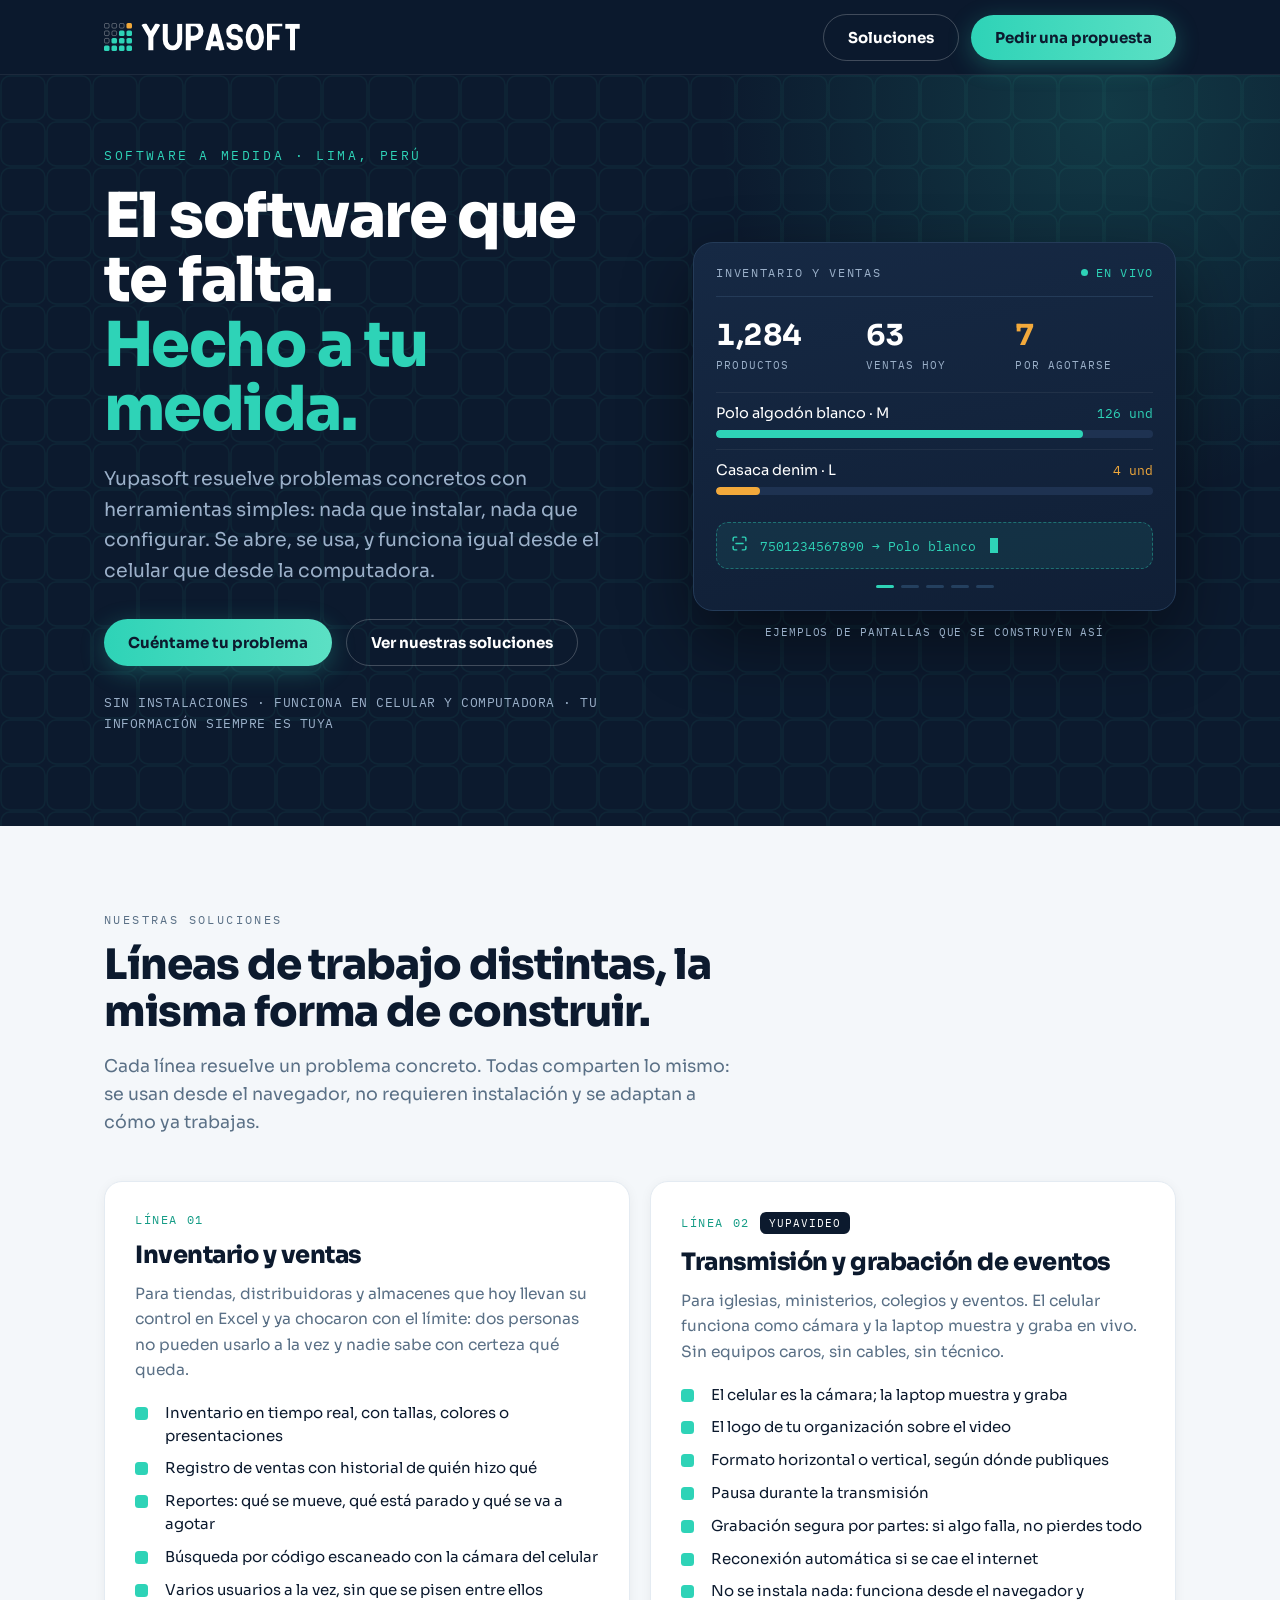
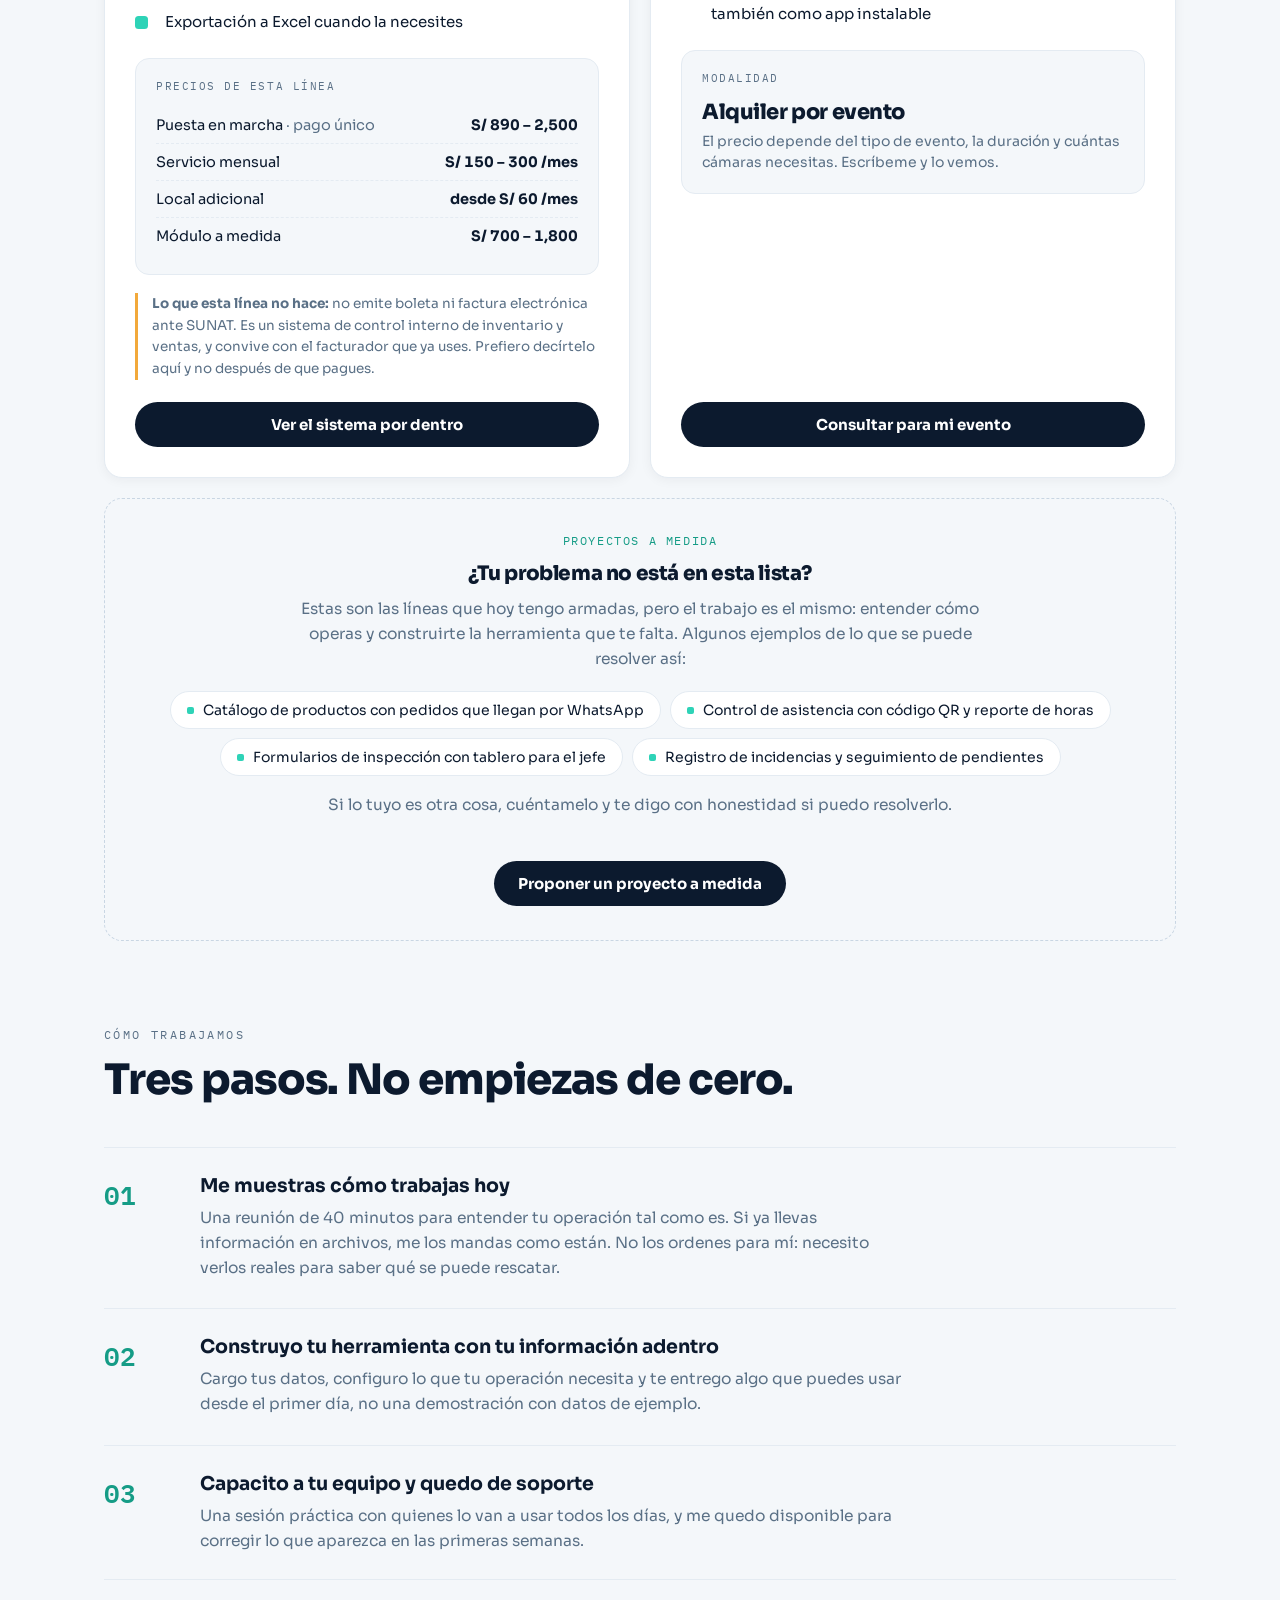
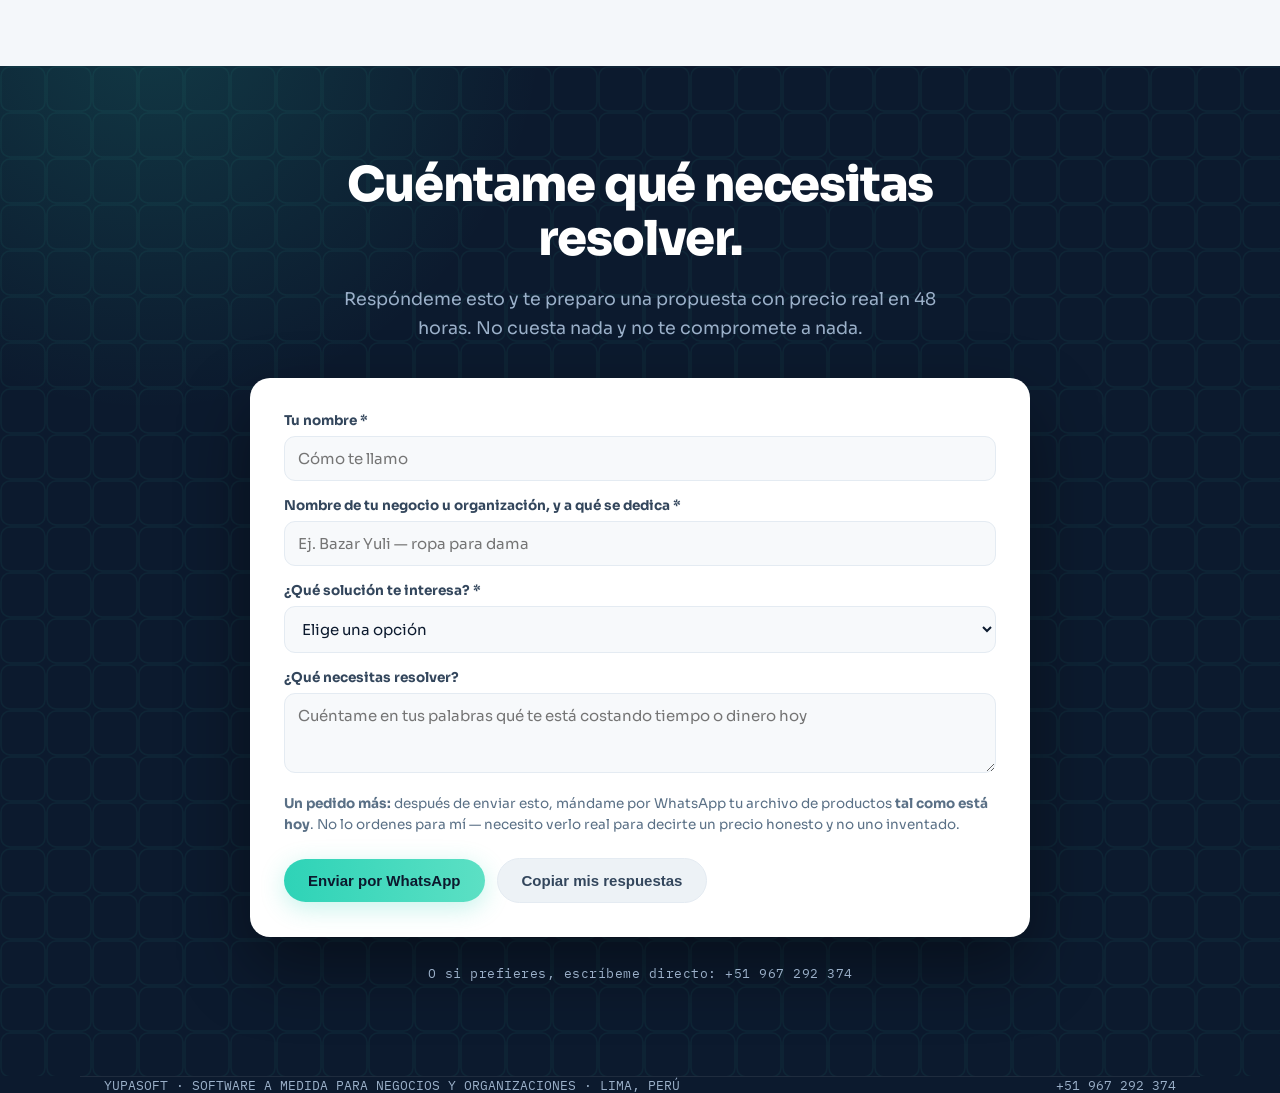
==== index.html @ eae8a590 "Add files via upload" ====
<!DOCTYPE html>
<html lang="es">
<head>
<meta charset="utf-8">
<meta name="viewport" content="width=device-width, initial-scale=1">
<link rel="icon" type="image/svg+xml" href="favicon.svg">
<link rel="icon" type="image/png" sizes="32x32" href="favicon-32.png">
<link rel="icon" type="image/png" sizes="192x192" href="favicon-192.png">
<link rel="apple-touch-icon" href="favicon-180.png">
<title>Yupasoft — Software a medida para negocios y organizaciones</title>
<meta name="description" content="Software a medida para negocios y organizaciones en Perú. Inventario y ventas, y transmisión y grabación de eventos. Herramientas simples, sin instalaciones complicadas.">
<link rel="preconnect" href="https://fonts.googleapis.com">
<link rel="preconnect" href="https://fonts.gstatic.com" crossorigin>
<link href="https://fonts.googleapis.com/css2?family=Sora:wght@400;600;700;800&family=IBM+Plex+Mono:wght@400;600&display=swap" rel="stylesheet">
<style>
:root{
  --tinta:#0C1A2E; --panel:#152741; --borde:#243B58;
  --turq:#2ED3B7; --turq-soft:#5CE0C4; --turq-osc:#159C86; --ambar:#F2A93B;
  --gris:#9BB0C9; --gris-osc:#5A7086; --claro:#F4F7FA; --claro-2:#E4EBF2;
  --display:'Sora',system-ui,sans-serif; --mono:'IBM Plex Mono',monospace;
  --wrap:1120px;
}
*{box-sizing:border-box;margin:0;padding:0}
html{scroll-behavior:smooth}
body{font-family:var(--display);background:var(--tinta);color:#fff;-webkit-font-smoothing:antialiased;overflow-x:hidden}
.wrap{max-width:var(--wrap);margin:0 auto;padding:0 24px}
a{color:inherit;text-decoration:none}
:focus-visible{outline:3px solid var(--turq);outline-offset:3px;border-radius:6px}

/* ---------- marca ---------- */
.logo{display:flex;align-items:center}
.logo svg{height:28px;width:auto;display:block}

/* ---------- nav ---------- */
header{position:sticky;top:0;z-index:50;background:rgba(12,26,46,.86);backdrop-filter:blur(14px);border-bottom:1px solid rgba(255,255,255,.07)}
.nav{display:flex;align-items:center;justify-content:space-between;gap:14px;height:74px}
.btn{display:inline-flex;align-items:center;justify-content:center;gap:9px;border-radius:999px;font-weight:700;font-size:15px;padding:13px 24px;border:0;cursor:pointer;white-space:nowrap;transition:transform .18s ease,box-shadow .18s ease,border-color .18s,color .18s}
.corto{display:none}
.btn-1{background:linear-gradient(90deg,var(--turq),var(--turq-soft));color:var(--tinta);box-shadow:0 6px 24px rgba(46,211,183,.28)}
.btn-1:hover{transform:translateY(-2px);box-shadow:0 10px 30px rgba(46,211,183,.4)}
.btn-2{background:transparent;color:#fff;border:1.5px solid rgba(255,255,255,.22)}
.btn-2:hover{border-color:var(--turq);color:var(--turq)}
.btn-claro{background:var(--tinta);color:#fff}
.btn-claro:hover{transform:translateY(-2px)}

/* ---------- fondo de celdas ---------- */
.celdas{position:absolute;inset:0;background-image:url("data:image/svg+xml,%3Csvg xmlns='http://www.w3.org/2000/svg' width='46' height='46'%3E%3Crect x='1' y='1' width='44' height='44' rx='9' fill='none' stroke='%232ED3B7' stroke-width='1.4' opacity='0.06'/%3E%3C/svg%3E");pointer-events:none}
.glow{position:absolute;width:900px;height:900px;right:-280px;top:-420px;background:radial-gradient(circle,rgba(46,211,183,.17),transparent 62%);pointer-events:none}

/* ---------- hero ---------- */
.hero{position:relative;padding:72px 0 92px;overflow:hidden}
.hero-grid{position:relative;display:grid;grid-template-columns:1.05fr .95fr;gap:56px;align-items:center}
.eyebrow{font-family:var(--mono);font-size:13px;letter-spacing:.2em;color:var(--turq);margin-bottom:20px}
h1{font-size:clamp(38px,5.2vw,62px);font-weight:800;line-height:1.04;letter-spacing:-.025em}
h1 em{font-style:normal;color:var(--turq)}
.sub{color:var(--gris);font-size:19px;line-height:1.62;margin:22px 0 32px;max-width:31em}
.acciones{display:flex;gap:14px;flex-wrap:wrap}
.mini{font-family:var(--mono);font-size:12.5px;color:var(--gris);margin-top:26px;letter-spacing:.04em;line-height:1.7}

/* ---------- consola demo ---------- */
.consola{background:linear-gradient(170deg,#162944,#101F36);border:1px solid var(--borde);border-radius:20px;padding:22px;box-shadow:0 30px 70px rgba(0,0,0,.45)}
.c-top{display:flex;align-items:center;justify-content:space-between;gap:10px;padding-bottom:16px;border-bottom:1px solid var(--borde)}
.c-tit{font-family:var(--mono);font-size:12px;letter-spacing:.14em;color:var(--gris)}
.vivo{display:flex;align-items:center;gap:8px;font-family:var(--mono);font-size:11.5px;letter-spacing:.1em;color:var(--turq);white-space:nowrap}
.dot{width:7px;height:7px;border-radius:50%;background:var(--turq);animation:latir 1.7s infinite;flex:none}
@keyframes latir{0%,100%{opacity:1;transform:scale(1)}50%{opacity:.35;transform:scale(.8)}}
.kpis{display:grid;grid-template-columns:repeat(3,1fr);gap:12px;padding:20px 0 18px}
.kpi b{display:block;font-size:29px;font-weight:700;letter-spacing:-.02em;font-variant-numeric:tabular-nums}
.kpi span{font-family:var(--mono);font-size:10.5px;letter-spacing:.1em;color:var(--gris)}
.fila{padding:11px 0;border-top:1px solid rgba(255,255,255,.06)}
.fila-top{display:flex;justify-content:space-between;align-items:baseline;gap:10px;font-size:14.5px;margin-bottom:8px}
.fila-top s{text-decoration:none;font-family:var(--mono);font-size:13px;color:var(--turq);font-variant-numeric:tabular-nums;white-space:nowrap}
.fila.bajo .fila-top s{color:var(--ambar)}
.pista{height:8px;border-radius:5px;background:#1E3251;overflow:hidden}
.pista i{display:block;height:100%;border-radius:5px;background:var(--turq);transition:width .9s cubic-bezier(.4,0,.2,1)}
.fila.bajo .pista i{background:var(--ambar)}
.scan{margin-top:16px;display:flex;align-items:center;gap:12px;background:rgba(46,211,183,.09);border:1px dashed rgba(46,211,183,.4);border-radius:12px;padding:12px 14px;font-family:var(--mono);font-size:12.5px;color:var(--turq);min-height:46px;line-height:1.45}
.scan svg{flex:none}
.cursor{display:inline-block;width:8px;height:15px;background:var(--turq);margin-left:2px;animation:parpadeo .9s steps(1) infinite;vertical-align:-2px}
@keyframes parpadeo{50%{opacity:0}}
.pie-consola{font-family:var(--mono);font-size:11px;letter-spacing:.08em;color:var(--gris);text-align:center;margin-top:14px}
#c-cuerpo,.c-tit{transition:opacity .3s ease}
#c-cuerpo.oculto,.c-tit.oculto{opacity:0}
.pips{display:flex;justify-content:center;gap:7px;margin-top:16px}
.pips i{display:block;width:18px;height:3px;border-radius:2px;background:#24405F;transition:background .3s}
.pips i.on{background:var(--turq)}
.kpi b.chica{font-size:23px}

/* ---------- secciones claras ---------- */
.claro{background:var(--claro);color:var(--tinta)}
section{padding:86px 0}
.rotulo{font-family:var(--mono);font-size:12px;letter-spacing:.2em;color:var(--gris-osc);margin-bottom:14px}
h2{font-size:clamp(29px,3.6vw,42px);font-weight:800;letter-spacing:-.025em;line-height:1.12;max-width:17em}
.h2sub{color:var(--gris-osc);font-size:17.5px;line-height:1.62;margin-top:16px;max-width:36em}

/* ---------- líneas de solución ---------- */
.lineas{display:grid;grid-template-columns:1fr 1fr;gap:20px;margin-top:44px;align-items:start}
.linea{background:#fff;border:1px solid var(--claro-2);border-radius:18px;padding:30px;box-shadow:0 2px 12px rgba(12,26,46,.05);display:flex;flex-direction:column;height:100%}
.linea-num{display:flex;align-items:center;gap:10px;flex-wrap:wrap;font-family:var(--mono);font-size:11.5px;letter-spacing:.14em;color:var(--turq-osc);margin-bottom:14px}
.etiqueta{background:var(--tinta);color:#fff;border-radius:6px;padding:4px 9px;letter-spacing:.1em;font-size:10.5px}
.linea h3{font-size:24px;font-weight:800;letter-spacing:-.02em;line-height:1.2}
.linea .desc{font-size:15.5px;line-height:1.62;color:var(--gris-osc);margin-top:12px}
.feats{list-style:none;margin:20px 0 0;display:grid;gap:10px}
.feats li{display:grid;grid-template-columns:20px 1fr;gap:10px;font-size:15px;line-height:1.52}
.tick{width:13px;height:13px;border-radius:3.5px;background:var(--turq);margin-top:5px}
.empuja{margin-top:auto}

/* precios dentro de la línea */
.precio-bloque{margin-top:24px;background:var(--claro);border:1px solid var(--claro-2);border-radius:14px;padding:20px}
.precio-bloque .cab{font-family:var(--mono);font-size:11px;letter-spacing:.14em;color:var(--gris-osc);margin-bottom:14px}
.fila-precio{display:flex;justify-content:space-between;align-items:baseline;gap:14px;padding:9px 0;border-bottom:1px dashed var(--claro-2);font-size:14.5px}
.fila-precio:last-child{border-bottom:0}
.fila-precio b{font-weight:700;white-space:nowrap;font-variant-numeric:tabular-nums}
.consultar{font-size:21px;font-weight:800;letter-spacing:-.02em;margin-top:4px}
.consultar small{display:block;font-size:14px;font-weight:400;color:var(--gris-osc);letter-spacing:0;margin-top:6px;line-height:1.5}
.nota-linea{margin-top:18px;font-size:13.5px;line-height:1.6;color:var(--gris-osc);border-left:3px solid var(--ambar);padding-left:14px}
.linea .btn{margin-top:22px;width:100%}
.proxima{grid-column:1/-1;background:transparent;border-style:dashed;border-color:#C9D6E3;box-shadow:none;text-align:center;align-items:center;padding:34px}
.proxima h3{font-size:20px}
.proxima .desc{max-width:44em;margin-top:10px}
.ejemplos{list-style:none;display:flex;flex-wrap:wrap;justify-content:center;gap:9px;margin-top:20px}
.ejemplos li{background:#fff;border:1px solid var(--claro-2);border-radius:999px;padding:9px 16px;font-size:14px;color:var(--tinta)}
.ejemplos li::before{content:"";display:inline-block;width:7px;height:7px;border-radius:2px;background:var(--turq);margin-right:9px;vertical-align:1px}
@media(max-width:640px){
  .ejemplos{flex-direction:column;align-items:stretch;gap:8px}
  .ejemplos li{text-align:left;border-radius:11px;font-size:14.5px}
}

/* ---------- pasos ---------- */
.pasos{counter-reset:p;margin-top:44px;display:grid;gap:2px}
.paso{counter-increment:p;display:grid;grid-template-columns:74px 1fr;gap:22px;padding:26px 0;border-top:1px solid var(--claro-2);align-items:start}
.paso:last-child{border-bottom:1px solid var(--claro-2)}
.paso::before{content:counter(p,decimal-leading-zero);font-family:var(--mono);font-size:26px;color:var(--turq-osc);font-weight:600}
.paso h3{font-size:19px;font-weight:700;margin-bottom:7px}
.paso p{color:var(--gris-osc);font-size:15.5px;line-height:1.62;max-width:46em}

/* ---------- formulario ---------- */
.cierre{position:relative;text-align:center;overflow:hidden;padding:92px 0}
.cierre h2{margin:0 auto;max-width:15em}
.form{background:#fff;color:var(--tinta);border-radius:20px;padding:34px;text-align:left;box-shadow:0 30px 70px rgba(0,0,0,.4);max-width:780px;margin:36px auto 0}
.campos{display:grid;grid-template-columns:1fr 1fr;gap:16px}
.campo{display:flex;flex-direction:column;gap:7px}
.campo.ancho{grid-column:1/-1}
.campo label{font-size:13.5px;font-weight:700;color:#33465C}
.campo input,.campo select,.campo textarea{font-family:var(--display);font-size:15px;color:var(--tinta);background:#F7F9FB;border:1.5px solid var(--claro-2);border-radius:11px;padding:12px 13px;width:100%;transition:border-color .15s}
.campo textarea{resize:vertical;min-height:80px}
.campo input:focus,.campo select:focus,.campo textarea:focus{border-color:var(--turq);outline:none;background:#fff}
.campo.error input,.campo.error select{border-color:#E0574E;background:#FEF4F3}
.bloque{display:none;grid-column:1/-1;margin-top:4px}
.bloque.on{display:block}
.bloque .cab{font-family:var(--mono);font-size:11px;letter-spacing:.14em;color:var(--gris-osc);margin:10px 0 14px;padding-top:16px;border-top:1px solid var(--claro-2)}
.bloque .campos{margin:0}
.aviso{font-size:13.5px;color:var(--gris-osc);line-height:1.58;margin-top:20px}
.form-btns{display:flex;gap:12px;flex-wrap:wrap;margin-top:22px;align-items:center}
.btn-3{background:#EDF2F6;color:#33465C;border:1.5px solid var(--claro-2)}
.btn-3:hover{border-color:var(--gris)}
.estado{font-size:13.5px;color:var(--turq-osc);font-weight:600}
footer{border-top:1px solid rgba(255,255,255,.08);padding:30px 0;font-family:var(--mono);font-size:12.5px;color:var(--gris);display:flex;justify-content:space-between;gap:16px;flex-wrap:wrap}

@media(max-width:900px){
  .hero-grid{grid-template-columns:1fr;gap:44px}
  .lineas{grid-template-columns:1fr}
  .campos{grid-template-columns:1fr}
  .nav .btn-2{display:none}
  section{padding:62px 0}
}
@media(max-width:640px){
  .logo svg{height:19px}
  .nav{height:60px;gap:10px}
  .nav .larga{display:none}
  .nav .corto{display:inline}
  .nav .btn{padding:11px 16px;font-size:13.5px}
  .btn{padding:12px 17px;font-size:14px}
  .hero{padding:40px 0 60px}
  h1{font-size:35px}
  .sub{font-size:17px}
  .mini{font-size:10.5px;letter-spacing:.02em}
  .consola{padding:16px;border-radius:16px}
  .vivo{display:none}
  .c-tit{font-size:11px;letter-spacing:.12em}
  .kpis{grid-template-columns:repeat(3,1fr);gap:10px 8px;padding:18px 0 14px}
  .kpi b{font-size:19px;letter-spacing:-.03em}
  .kpi b.chica{font-size:16px}
  .kpi span{font-size:8.5px;letter-spacing:.06em}
  .fila-top{font-size:13.5px}
  .scan{font-size:10.5px;padding:10px 12px;gap:9px}
  .linea{padding:22px}
  .linea h3{font-size:21px}
  .precio-bloque{padding:16px}
  .fila-precio{flex-direction:column;gap:2px;align-items:flex-start}
  .paso{grid-template-columns:46px 1fr;gap:14px;padding:22px 0}
  .paso::before{font-size:20px}
  .form{padding:22px}
  .form-btns .btn,.acciones .btn{width:100%}
}
@media(prefers-reduced-motion:reduce){*{animation:none!important;transition:none!important}}
</style>
</head>
<body>

<!-- ================= NAV ================= -->
<header>
  <div class="wrap nav">
    <div class="logo"><svg viewBox="0 0 718 101" xmlns="http://www.w3.org/2000/svg" role="img" aria-label="Yupasoft"><style>
.ycnv{transform-box:fill-box;transform-origin:center}
.yfnv{animation:ypnv .52s cubic-bezier(.2,1.5,.45,1) backwards,
          yonv 5s ease-in-out infinite}
.yvnv{opacity:.34;animation:ydnv .5s ease-out backwards}
.ywnv{animation:yenv .7s cubic-bezier(.22,1,.36,1) .62s backwards}
@keyframes ypnv{from{opacity:0;transform:scale(.25)}to{opacity:1;transform:scale(1)}}
@keyframes ydnv{from{opacity:0}to{opacity:.34}}
@keyframes yonv{0%,16%,100%{transform:scale(1)}6%{transform:scale(1.2)}}
@keyframes yenv{from{opacity:0;transform:translateX(-14px)}to{opacity:1;transform:none}}
@media(prefers-reduced-motion:reduce){
  .yfnv,.yvnv,.ywnv{animation:none}
  .yvnv{opacity:.34}
}
</style><rect class="ycnv yvnv" x="1.6" y="1.6" width="16.8" height="16.8" rx="4.5" fill="none" stroke="#FFFFFF" stroke-width="3.2" style="animation-delay:0.020s"/><rect class="ycnv yvnv" x="1.6" y="28.6" width="16.8" height="16.8" rx="4.5" fill="none" stroke="#FFFFFF" stroke-width="3.2" style="animation-delay:0.050s"/><rect class="ycnv yvnv" x="1.6" y="55.6" width="16.8" height="16.8" rx="4.5" fill="none" stroke="#FFFFFF" stroke-width="3.2" style="animation-delay:0.080s"/><rect class="ycnv yfnv" x="0" y="81" width="20" height="20" rx="5.5" fill="#2ED3B7" style="animation-delay:0.100s,1.500s"/><rect class="ycnv yvnv" x="28.6" y="1.6" width="16.8" height="16.8" rx="4.5" fill="none" stroke="#FFFFFF" stroke-width="3.2" style="animation-delay:0.050s"/><rect class="ycnv yvnv" x="28.6" y="28.6" width="16.8" height="16.8" rx="4.5" fill="none" stroke="#FFFFFF" stroke-width="3.2" style="animation-delay:0.080s"/><rect class="ycnv yfnv" x="27" y="54" width="20" height="20" rx="5.5" fill="#2ED3B7" style="animation-delay:0.210s,1.660s"/><rect class="ycnv yfnv" x="27" y="81" width="20" height="20" rx="5.5" fill="#2ED3B7" style="animation-delay:0.155s,1.580s"/><rect class="ycnv yvnv" x="55.6" y="1.6" width="16.8" height="16.8" rx="4.5" fill="none" stroke="#FFFFFF" stroke-width="3.2" style="animation-delay:0.080s"/><rect class="ycnv yfnv" x="54" y="27" width="20" height="20" rx="5.5" fill="#2ED3B7" style="animation-delay:0.375s,1.900s"/><rect class="ycnv yfnv" x="54" y="54" width="20" height="20" rx="5.5" fill="#2ED3B7" style="animation-delay:0.320s,1.820s"/><rect class="ycnv yfnv" x="54" y="81" width="20" height="20" rx="5.5" fill="#2ED3B7" style="animation-delay:0.265s,1.740s"/><rect class="ycnv yfnv" x="81" y="0" width="20" height="20" rx="5.5" fill="#F2A93B" style="animation-delay:0.595s,2.220s"/><rect class="ycnv yfnv" x="81" y="27" width="20" height="20" rx="5.5" fill="#2ED3B7" style="animation-delay:0.540s,2.140s"/><rect class="ycnv yfnv" x="81" y="54" width="20" height="20" rx="5.5" fill="#2ED3B7" style="animation-delay:0.485s,2.060s"/><rect class="ycnv yfnv" x="81" y="81" width="20" height="20" rx="5.5" fill="#2ED3B7" style="animation-delay:0.430s,1.980s"/><g class="ywnv"><defs><clipPath id="capnv"><rect x="-14" y="0" width="82" height="96"/></clipPath></defs>
<g transform="translate(143,3)" clip-path="url(#capnv)"><path d="M0,0 L26,44 L52,0" fill="none" stroke="#FFFFFF" stroke-width="18" stroke-linecap="butt" stroke-linejoin="miter" stroke-miterlimit="8"/><path d="M26,44 L26,96" fill="none" stroke="#FFFFFF" stroke-width="18" stroke-linecap="butt" stroke-linejoin="miter" stroke-miterlimit="8"/></g>
<g transform="translate(221,3)" clip-path="url(#capnv)"><path d="M0,0 L0,57 A26,30 0 0 0 52,57 L52,0" fill="none" stroke="#FFFFFF" stroke-width="18" stroke-linecap="butt" stroke-linejoin="miter" stroke-miterlimit="8"/></g>
<g transform="translate(304,3)" clip-path="url(#capnv)"><path d="M0,96 L0,0 L20,0 A26,26 0 0 1 20,52 L0,52" fill="none" stroke="#FFFFFF" stroke-width="18" stroke-linecap="butt" stroke-linejoin="miter" stroke-miterlimit="8"/></g>
<g transform="translate(374,3)" clip-path="url(#capnv)"><path d="M0,96 L26,0 L52,96" fill="none" stroke="#FFFFFF" stroke-width="18" stroke-linecap="butt" stroke-linejoin="miter" stroke-miterlimit="8"/><path d="M9,72 L43,72" fill="none" stroke="#FFFFFF" stroke-width="18" stroke-linecap="butt" stroke-linejoin="miter" stroke-miterlimit="8"/></g>
<g transform="translate(445,3)" clip-path="url(#capnv)"><path d="M47,28.5 A21,19.5 0 1 0 26,48 A21,19.5 0 1 1 5,67.5" fill="none" stroke="#FFFFFF" stroke-width="18" stroke-linecap="butt" stroke-linejoin="miter" stroke-miterlimit="8"/></g>
<g transform="translate(518,3)" clip-path="url(#capnv)"><path d="M2,48 A24,39 0 0 1 50,48 A24,39 0 0 1 2,48 Z" fill="none" stroke="#FFFFFF" stroke-width="18" stroke-linecap="butt" stroke-linejoin="miter" stroke-miterlimit="8"/></g>
<g transform="translate(597,3)" clip-path="url(#capnv)"><path d="M0,96 L0,0 L46,0" fill="none" stroke="#FFFFFF" stroke-width="18" stroke-linecap="butt" stroke-linejoin="miter" stroke-miterlimit="8"/><path d="M0,48 L36,48" fill="none" stroke="#FFFFFF" stroke-width="18" stroke-linecap="butt" stroke-linejoin="miter" stroke-miterlimit="8"/></g>
<g transform="translate(654,3)" clip-path="url(#capnv)"><path d="M0,9 L52,9" fill="none" stroke="#FFFFFF" stroke-width="18" stroke-linecap="butt" stroke-linejoin="miter" stroke-miterlimit="8"/><path d="M26,9 L26,96" fill="none" stroke="#FFFFFF" stroke-width="18" stroke-linecap="butt" stroke-linejoin="miter" stroke-miterlimit="8"/></g></g></svg></div>
    <div style="display:flex;gap:12px;align-items:center">
      <a href="#soluciones" class="btn btn-2">Soluciones</a>
      <a href="#contacto" class="btn btn-1"><span class="larga">Pedir una propuesta</span><span class="corto">Propuesta</span></a>
    </div>
  </div>
</header>

<!-- ================= HERO ================= -->
<div class="hero">
  <div class="celdas"></div><div class="glow"></div>
  <div class="wrap hero-grid">
    <div>
      <p class="eyebrow">SOFTWARE A MEDIDA · LIMA, PERÚ</p>
      <h1>El software que te falta.<br><em>Hecho a tu medida.</em></h1>
      <p class="sub">Yupasoft resuelve problemas concretos con herramientas simples: nada que instalar, nada que configurar. Se abre, se usa, y funciona igual desde el celular que desde la computadora.</p>
      <div class="acciones">
        <a href="#contacto" class="btn btn-1">Cuéntame tu problema</a>
        <a href="#soluciones" class="btn btn-2">Ver nuestras soluciones</a>
      </div>
      <p class="mini">SIN INSTALACIONES · FUNCIONA EN CELULAR Y COMPUTADORA · TU INFORMACIÓN SIEMPRE ES TUYA</p>
    </div>

    <div>
      <div class="consola" aria-hidden="true">
        <div class="c-top">
          <span class="c-tit" id="c-tit">INVENTARIO Y VENTAS</span>
          <span class="vivo"><i class="dot"></i>EN VIVO</span>
        </div>
        <div id="c-cuerpo">
          <div class="kpis" id="c-kpis"></div>
          <div id="c-filas"></div>
        </div>
        <div class="scan">
          <span id="c-icono"></span>
          <span id="c-tira"></span><i class="cursor"></i>
        </div>
        <div class="pips" id="c-pips"></div>
      </div>
      <p class="pie-consola">EJEMPLOS DE PANTALLAS QUE SE CONSTRUYEN ASÍ</p>
    </div>
  </div>
</div>

<!-- ================= SOLUCIONES ================= -->
<section class="claro" id="soluciones">
  <div class="wrap">
    <p class="rotulo">NUESTRAS SOLUCIONES</p>
    <h2>Líneas de trabajo distintas, la misma forma de construir.</h2>
    <p class="h2sub">Cada línea resuelve un problema concreto. Todas comparten lo mismo: se usan desde el navegador, no requieren instalación y se adaptan a cómo ya trabajas.</p>

    <div class="lineas">

      <!-- LÍNEA 01 -->
      <article class="linea">
        <div class="linea-num"><span>LÍNEA 01</span></div>
        <h3>Inventario y ventas</h3>
        <p class="desc">Para tiendas, distribuidoras y almacenes que hoy llevan su control en Excel y ya chocaron con el límite: dos personas no pueden usarlo a la vez y nadie sabe con certeza qué queda.</p>
        <ul class="feats">
          <li><i class="tick"></i>Inventario en tiempo real, con tallas, colores o presentaciones</li>
          <li><i class="tick"></i>Registro de ventas con historial de quién hizo qué</li>
          <li><i class="tick"></i>Reportes: qué se mueve, qué está parado y qué se va a agotar</li>
          <li><i class="tick"></i>Búsqueda por código escaneado con la cámara del celular</li>
          <li><i class="tick"></i>Varios usuarios a la vez, sin que se pisen entre ellos</li>
          <li><i class="tick"></i>Exportación a Excel cuando la necesites</li>
        </ul>

        <div class="precio-bloque">
          <p class="cab">PRECIOS DE ESTA LÍNEA</p>
          <div class="fila-precio"><span>Puesta en marcha <em style="font-style:normal;color:var(--gris-osc)">· pago único</em></span><b>S/ 890 – 2,500</b></div>
          <div class="fila-precio"><span>Servicio mensual</span><b>S/ 150 – 300 /mes</b></div>
          <div class="fila-precio"><span>Local adicional</span><b>desde S/ 60 /mes</b></div>
          <div class="fila-precio"><span>Módulo a medida</span><b>S/ 700 – 1,800</b></div>
        </div>

        <p class="nota-linea"><b>Lo que esta línea no hace:</b> no emite boleta ni factura electrónica ante SUNAT. Es un sistema de control interno de inventario y ventas, y convive con el facturador que ya uses. Prefiero decírtelo aquí y no después de que pagues.</p>

        <div class="empuja"><a href="demo.html" class="btn btn-claro">Ver el sistema por dentro</a></div>
      </article>

      <!-- LÍNEA 02 -->
      <article class="linea">
        <div class="linea-num"><span>LÍNEA 02</span><span class="etiqueta">YUPAVIDEO</span></div>
        <h3>Transmisión y grabación de eventos</h3>
        <p class="desc">Para iglesias, ministerios, colegios y eventos. El celular funciona como cámara y la laptop muestra y graba en vivo. Sin equipos caros, sin cables, sin técnico.</p>
        <ul class="feats">
          <li><i class="tick"></i>El celular es la cámara; la laptop muestra y graba</li>
          <li><i class="tick"></i>El logo de tu organización sobre el video</li>
          <li><i class="tick"></i>Formato horizontal o vertical, según dónde publiques</li>
          <li><i class="tick"></i>Pausa durante la transmisión</li>
          <li><i class="tick"></i>Grabación segura por partes: si algo falla, no pierdes todo</li>
          <li><i class="tick"></i>Reconexión automática si se cae el internet</li>
          <li><i class="tick"></i>No se instala nada: funciona desde el navegador y también como app instalable</li>
        </ul>

        <div class="precio-bloque">
          <p class="cab">MODALIDAD</p>
          <p class="consultar">Alquiler por evento
            <small>El precio depende del tipo de evento, la duración y cuántas cámaras necesitas. Escríbeme y lo vemos.</small>
          </p>
        </div>

        <div class="empuja"><a href="#contacto" class="btn btn-claro">Consultar para mi evento</a></div>
      </article>

      <!-- PRÓXIMAS LÍNEAS -->
      <article class="linea proxima">
        <div class="linea-num" style="justify-content:center"><span>PROYECTOS A MEDIDA</span></div>
        <h3>¿Tu problema no está en esta lista?</h3>
        <p class="desc">Estas son las líneas que hoy tengo armadas, pero el trabajo es el mismo: entender cómo operas y construirte la herramienta que te falta. Algunos ejemplos de lo que se puede resolver así:</p>
        <ul class="ejemplos">
          <li>Catálogo de productos con pedidos que llegan por WhatsApp</li>
          <li>Control de asistencia con código QR y reporte de horas</li>
          <li>Formularios de inspección con tablero para el jefe</li>
          <li>Registro de incidencias y seguimiento de pendientes</li>
        </ul>
        <p class="desc" style="margin-top:16px">Si lo tuyo es otra cosa, cuéntamelo y te digo con honestidad si puedo resolverlo.</p>
        <div class="empuja" style="margin-top:22px"><a href="#contacto" class="btn btn-claro" style="width:auto">Proponer un proyecto a medida</a></div>
      </article>

    </div>
  </div>
</section>

<!-- ================= CÓMO ================= -->
<section class="claro" id="como" style="padding-top:0">
  <div class="wrap">
    <p class="rotulo">CÓMO TRABAJAMOS</p>
    <h2>Tres pasos. No empiezas de cero.</h2>
    <div class="pasos">
      <div class="paso">
        <div>
          <h3>Me muestras cómo trabajas hoy</h3>
          <p>Una reunión de 40 minutos para entender tu operación tal como es. Si ya llevas información en archivos, me los mandas como están. No los ordenes para mí: necesito verlos reales para saber qué se puede rescatar.</p>
        </div>
      </div>
      <div class="paso">
        <div>
          <h3>Construyo tu herramienta con tu información adentro</h3>
          <p>Cargo tus datos, configuro lo que tu operación necesita y te entrego algo que puedes usar desde el primer día, no una demostración con datos de ejemplo.</p>
        </div>
      </div>
      <div class="paso">
        <div>
          <h3>Capacito a tu equipo y quedo de soporte</h3>
          <p>Una sesión práctica con quienes lo van a usar todos los días, y me quedo disponible para corregir lo que aparezca en las primeras semanas.</p>
        </div>
      </div>
    </div>
  </div>
</section>

<!-- ================= CONTACTO ================= -->
<div class="cierre" id="contacto">
  <div class="celdas"></div>
  <div class="glow" style="left:-300px;right:auto;top:-500px"></div>
  <div class="wrap" style="position:relative">
    <h2 style="font-size:clamp(30px,4.4vw,48px)">Cuéntame qué necesitas resolver.</h2>
    <p class="h2sub" style="color:var(--gris);margin:20px auto 0;max-width:34em;text-align:center">Respóndeme esto y te preparo una propuesta con precio real en 48 horas. No cuesta nada y no te compromete a nada.</p>

    <div class="form">
      <div class="campos">
        <div class="campo ancho"><label for="f-nombre">Tu nombre *</label><input id="f-nombre" type="text" placeholder="Cómo te llamo" autocomplete="name"></div>
        <div class="campo ancho"><label for="f-negocio">Nombre de tu negocio u organización, y a qué se dedica *</label><input id="f-negocio" type="text" placeholder="Ej. Bazar Yuli — ropa para dama"></div>

        <div class="campo ancho"><label for="f-solucion">¿Qué solución te interesa? *</label>
          <select id="f-solucion">
            <option value="">Elige una opción</option>
            <option>Inventario y ventas</option>
            <option>Transmisión de eventos</option>
            <option>Otro proyecto a medida</option>
          </select></div>

        <div class="campo ancho"><label for="f-necesidad">¿Qué necesitas resolver?</label><textarea id="f-necesidad" placeholder="Cuéntame en tus palabras qué te está costando tiempo o dinero hoy"></textarea></div>

        <!-- Bloque: Inventario y ventas -->
        <div class="bloque" id="b-inventario">
          <p class="cab">SOBRE TU INVENTARIO</p>
          <div class="campos">
            <div class="campo"><label for="f-productos">¿Cuántos productos distintos manejas? *</label>
              <select id="f-productos"><option value="">Elige una opción</option><option>Menos de 100</option><option>Entre 100 y 500</option><option>Entre 500 y 2,000</option><option>Más de 2,000</option><option>No lo sé con exactitud</option></select></div>

            <div class="campo"><label for="f-locales">¿Cuántos locales o almacenes tienes?</label>
              <select id="f-locales"><option value="">Elige una opción</option><option>Uno</option><option>Dos</option><option>Tres o más</option></select></div>

            <div class="campo"><label for="f-usuarios">¿Cuántas personas usarían el sistema?</label>
              <select id="f-usuarios"><option value="">Elige una opción</option><option>Solo yo</option><option>Entre 2 y 3</option><option>Entre 4 y 8</option><option>Más de 8</option></select></div>

            <div class="campo"><label for="f-codigo">¿Tus productos tienen código de barras?</label>
              <select id="f-codigo"><option value="">Elige una opción</option><option>Sí, vienen de fábrica</option><option>Los codifico yo</option><option>No uso códigos</option></select></div>

            <div class="campo"><label for="f-variantes">¿Manejas tallas, colores o presentaciones?</label>
              <select id="f-variantes"><option value="">Elige una opción</option><option>Sí, cada producto tiene variantes</option><option>No, cada producto es único</option></select></div>

            <div class="campo"><label for="f-lotes">¿Manejas lotes o fechas de vencimiento?</label>
              <select id="f-lotes"><option value="">Elige una opción</option><option>Sí</option><option>No</option></select></div>

            <div class="campo ancho"><label for="f-factura">¿Con qué emites tus boletas y facturas hoy?</label><input id="f-factura" type="text" placeholder="Ej. Nubefact, un contador, talonario, todavía no emito"></div>
          </div>
        </div>

        <!-- Bloque: Transmisión de eventos -->
        <div class="bloque" id="b-eventos">
          <p class="cab">SOBRE TUS EVENTOS</p>
          <div class="campos">
            <div class="campo"><label for="f-organizacion">¿Qué tipo de organización eres?</label>
              <select id="f-organizacion"><option value="">Elige una opción</option><option>Iglesia o ministerio</option><option>Colegio o institución educativa</option><option>Empresa</option><option>Organizador de eventos</option><option>Otro</option></select></div>

            <div class="campo"><label for="f-frecuencia">¿Con qué frecuencia transmites?</label>
              <select id="f-frecuencia"><option value="">Elige una opción</option><option>Un evento puntual</option><option>Todas las semanas</option><option>Varias veces al mes</option><option>Todavía no transmito</option></select></div>

            <div class="campo"><label for="f-formato">¿En qué formato lo publicas?</label>
              <select id="f-formato"><option value="">Elige una opción</option><option>Horizontal (YouTube, Facebook)</option><option>Vertical (TikTok, reels, estados)</option><option>Los dos</option><option>No estoy seguro</option></select></div>

            <div class="campo"><label for="f-fecha">¿Para cuándo lo necesitas?</label><input id="f-fecha" type="text" placeholder="Ej. el domingo 15, o todavía no tengo fecha"></div>
          </div>
        </div>
      </div>

      <p class="aviso" id="aviso-archivo"><b>Un pedido más:</b> después de enviar esto, mándame por WhatsApp tu archivo de productos <b>tal como está hoy</b>. No lo ordenes para mí — necesito verlo real para decirte un precio honesto y no uno inventado.</p>

      <div class="form-btns">
        <button type="button" class="btn btn-1" id="f-enviar">Enviar por WhatsApp</button>
        <button type="button" class="btn btn-3" id="f-copiar">Copiar mis respuestas</button>
        <span class="estado" id="f-estado"></span>
      </div>
    </div>

    <p class="mini" style="text-align:center;margin-top:26px">O si prefieres, escríbeme directo: +51 967 292 374</p>
  </div>
</div>

<footer class="wrap">
  <span>YUPASOFT · SOFTWARE A MEDIDA PARA NEGOCIOS Y ORGANIZACIONES · LIMA, PERÚ</span>
  <span>+51 967 292 374</span>
</footer>

<script>
/* La consola del hero es decorativa: va aislada para que ningún fallo suyo
   pueda tumbar el formulario, que es lo único que no se puede perder.
   Muestra ejemplos de pantallas, no productos terminados: el pie lo dice. */
(function(){
 try{
  var reduce = true;
  try { reduce = window.matchMedia('(prefers-reduced-motion: reduce)').matches; } catch(e){}

  var ICONOS = {
    codigo: 'M3 8V5a2 2 0 0 1 2-2h3M16 3h3a2 2 0 0 1 2 2v3M21 16v3a2 2 0 0 1-2 2h-3M8 21H5a2 2 0 0 1-2-2v-3M7 12h10',
    reloj:  'M12 8v5l3 2M12 21a9 9 0 1 1 0-18 9 9 0 0 1 0 18z',
    chat:   'M21 12a8 8 0 0 1-11.6 7.1L3 21l1.9-6.4A8 8 0 1 1 21 12z',
    check:  'M9 11l3 3L22 4M21 12v7a2 2 0 0 1-2 2H5a2 2 0 0 1-2-2V5a2 2 0 0 1 2-2h11',
    video:  'm23 7-7 5 7 5V7zM14 5H3a2 2 0 0 0-2 2v10a2 2 0 0 0 2 2h11a2 2 0 0 0 2-2V7a2 2 0 0 0-2-2z'
  };

  var PANTALLAS = [
    { tit:'INVENTARIO Y VENTAS', icono:'codigo',
      kpis:[['1,284','PRODUCTOS'],['63','VENTAS HOY'],['7','POR AGOTARSE','alerta']],
      filas:[['Polo algodón blanco · M','126 und',0.84],
             ['Casaca denim · L','4 und',0.10,true]],
      tira:'7501234567890 → Polo blanco' },

    { tit:'TRANSMISIÓN DE EVENTOS', icono:'video',
      kpis:[['1:24','EN EL AIRE'],['4','PARTES'],['1','RECONEXIÓN','alerta']],
      filas:[['Señal del celular','92%',0.92],
             ['Batería del celular','34%',0.34,true]],
      tira:'Parte 4 guardada · 11:42' },

    { tit:'ASISTENCIA DEL PERSONAL', icono:'reloj',
      kpis:[['42','PRESENTES'],['96%','ASISTENCIA'],['3','TARDANZAS','alerta']],
      filas:[['Turno mañana','38 de 40',0.95],
             ['Turno tarde','9 de 14',0.64,true]],
      tira:'Marcó entrada · 07:58' },

    { tit:'PEDIDOS POR WHATSAPP', icono:'chat',
      kpis:[['18','PEDIDOS HOY'],['13','ATENDIDOS'],['5','POR CONFIRMAR','alerta']],
      filas:[['Pedidos atendidos','13 de 18',0.72],
             ['Entregas de hoy','4 de 9',0.44,true]],
      tira:'Pedido nuevo · +51 9·· ··· 214' },

    { tit:'INSPECCIONES EN PLANTA', icono:'check',
      kpis:[['24','REVISIONES'],['92%','CONFORMES'],['2','OBSERVADAS','alerta']],
      filas:[['Línea 1 · conforme','22 de 24',0.92],
             ['Línea 3 · observada','6 de 11',0.55,true]],
      tira:'Inspección enviada · Línea 3' },
  ];

  var $ = function(id){ return document.getElementById(id); };
  var iTira = null, i = 0;

  function pintar(p){
    $('c-tit').textContent = p.tit;

    $('c-kpis').innerHTML = p.kpis.map(function(k){
      var est = k[2] === 'alerta' ? ' style="color:var(--ambar)"' : '';
      var ch  = k[0].length > 5 ? ' class="chica"' : '';
      return '<div class="kpi"><b'+ch+est+'>'+k[0]+'</b><span>'+k[1]+'</span></div>';
    }).join('');

    $('c-filas').innerHTML = p.filas.map(function(f){
      return '<div class="fila'+(f[3] ? ' bajo' : '')+'">'+
               '<div class="fila-top"><span>'+f[0]+'</span><s>'+f[1]+'</s></div>'+
               '<div class="pista"><i style="width:'+Math.round(f[2]*100)+'%"></i></div>'+
             '</div>';
    }).join('');

    $('c-icono').innerHTML =
      '<svg width="17" height="17" viewBox="0 0 24 24" fill="none" stroke="#2ED3B7" '+
      'stroke-width="2" stroke-linecap="round" stroke-linejoin="round"><path d="'+
      ICONOS[p.icono]+'"/></svg>';

    var c = 0, tira = $('c-tira');
    tira.textContent = '';
    if (iTira) clearInterval(iTira);
    if (reduce) { tira.textContent = p.tira; return; }
    iTira = setInterval(function(){
      c++; tira.textContent = p.tira.slice(0, c);
      if (c >= p.tira.length) clearInterval(iTira);
    }, 38);
  }

  $('c-pips').innerHTML = PANTALLAS.map(function(_, n){
    return '<i'+(n === 0 ? ' class="on"' : '')+'></i>';
  }).join('');

  function marcar(n){
    var ps = $('c-pips').children;
    for (var k = 0; k < ps.length; k++) ps[k].className = (k === n ? 'on' : '');
  }

  pintar(PANTALLAS[0]);
  if (reduce) return;

  setInterval(function(){
    $('c-cuerpo').classList.add('oculto');
    $('c-tit').classList.add('oculto');
    setTimeout(function(){
      i = (i + 1) % PANTALLAS.length;
      pintar(PANTALLAS[i]);
      marcar(i);
      $('c-cuerpo').classList.remove('oculto');
      $('c-tit').classList.remove('oculto');
    }, 320);
  }, 4200);
 }catch(e){}
})();

/* ---------- formulario ---------- */
(function(){
  /* =========================================================
     CONFIGURACIÓN — el único valor que falta es la llave.
     En Supabase: Settings > API Keys > "Publishable key"
     (la que empieza con sb_publishable_). Es segura de publicar.
     NUNCA pongas aquí una "Secret key" (sb_secret_): esa salta
     todas las protecciones y da control total de la base.
     Mientras la llave esté vacía el formulario igual sirve:
     manda todo por WhatsApp, solo que no guarda el registro.
     ========================================================= */
  var SUPABASE_URL = "https://ylwqztypjilecjwywawd.supabase.co";
  var SUPABASE_KEY = "sb_publishable_oHr1AqDbKi_lileKrmkhMg_4T6zYJ7E";
  var TABLA        = "solicitudes";
  var WHATSAPP     = "51967292374";

  function $(id){ return document.getElementById(id); }
  function val(id){ var e = $(id); return e ? (e.value||"").trim() : ""; }

  /* id de campo, etiqueta en el mensaje, obligatorio, línea a la que pertenece */
  var PREGUNTAS = [
    ["f-nombre",       "Nombre",                 true,  "*"],
    ["f-negocio",      "Negocio u organización", true,  "*"],
    ["f-solucion",     "Solución de interés",    true,  "*"],
    ["f-necesidad",    "Qué necesita resolver",  false, "*"],
    ["f-productos",    "Cantidad de productos",  true,  "Inventario y ventas"],
    ["f-locales",      "Locales",                false, "Inventario y ventas"],
    ["f-usuarios",     "Personas que lo usarán", false, "Inventario y ventas"],
    ["f-codigo",       "Código de barras",       false, "Inventario y ventas"],
    ["f-variantes",    "Variantes",              false, "Inventario y ventas"],
    ["f-lotes",        "Lotes o vencimiento",    false, "Inventario y ventas"],
    ["f-factura",      "Factura hoy con",        false, "Inventario y ventas"],
    ["f-organizacion", "Tipo de organización",   false, "Transmisión de eventos"],
    ["f-frecuencia",   "Frecuencia",             false, "Transmisión de eventos"],
    ["f-formato",      "Formato",                false, "Transmisión de eventos"],
    ["f-fecha",        "Para cuándo",            false, "Transmisión de eventos"]
  ];

  /* columna de la tabla "solicitudes" en Supabase donde cae cada campo */
  var CLAVES = {
    "f-nombre":"nombre", "f-negocio":"negocio", "f-solucion":"solucion",
    "f-necesidad":"necesidad", "f-productos":"productos", "f-locales":"locales",
    "f-usuarios":"usuarios", "f-codigo":"codigo", "f-variantes":"variantes",
    "f-lotes":"lotes", "f-factura":"factura", "f-organizacion":"organizacion",
    "f-frecuencia":"frecuencia", "f-formato":"formato", "f-fecha":"fecha_evento"
  };

  function solucion(){ return val("f-solucion"); }
  function activa(p){ return p[3] === "*" || p[3] === solucion(); }

  function alternarBloques(){
    var s = solucion();
    $("b-inventario").classList.toggle("on", s === "Inventario y ventas");
    $("b-eventos").classList.toggle("on", s === "Transmisión de eventos");
    $("aviso-archivo").style.display = (s === "Inventario y ventas" || s === "") ? "" : "none";
    PREGUNTAS.forEach(function(p){
      if (!activa(p)) { var e = $(p[0]); if (e) e.parentNode.classList.remove("error"); }
    });
  }

  function armar(){
    var faltan = false;
    var lineas = ["Hola Christian, quiero una propuesta de Yupasoft.", ""];
    PREGUNTAS.forEach(function(p){
      var el = $(p[0]);
      if (!el) return;
      var v = (el.value || "").trim();
      var pedida = p[2] && activa(p);
      el.parentNode.classList.toggle("error", pedida && !v);
      if (pedida && !v) faltan = true;
      if (v && activa(p)) lineas.push(p[1] + ": " + v);
    });
    var e = $("f-estado");
    if (faltan){
      e.style.color = "#E0574E";
      e.textContent = "Completa los campos marcados";
      return null;
    }
    e.textContent = "";
    return lineas.join("\n");
  }

  function payload(msg){
    var d = { mensaje: msg };
    PREGUNTAS.forEach(function(p){
      d[CLAVES[p[0]]] = activa(p) ? val(p[0]) : "";
    });
    return d;
  }

  $("f-solucion").addEventListener("change", alternarBloques);
  alternarBloques();

  /* Guarda la solicitud en Supabase. A diferencia del envío a ciegas de antes,
     aquí sí leemos la respuesta, así que sabemos si el registro entró o no. */
  /* Las llaves nuevas (sb_publishable_) van solo en "apikey".
     Las antiguas (JWT, empiezan con eyJ) además en Authorization. */
  function cabeceras(){
    var h = {
      "Content-Type": "application/json",
      "apikey": SUPABASE_KEY,
      "Prefer": "return=minimal"
    };
    if (SUPABASE_KEY.indexOf("eyJ") === 0) h["Authorization"] = "Bearer " + SUPABASE_KEY;
    return h;
  }

  function guardar(msg){
    if (!SUPABASE_URL || !SUPABASE_KEY) return Promise.resolve(null);
    return fetch(SUPABASE_URL.replace(/\/+$/, "") + "/rest/v1/" + TABLA, {
      method: "POST",
      headers: cabeceras(),
      body: JSON.stringify(payload(msg))
    }).then(function(r){
      if (!r.ok) return r.text().then(function(t){ throw new Error(r.status + " " + t); });
      return true;
    });
  }

  $("f-enviar").addEventListener("click", function(){
    var msg = armar();
    if (!msg) return;

    /* WhatsApp se abre primero y de forma síncrona: si esperamos a la red,
       el navegador bloquea la ventana por considerarla emergente. */
    window.open("https://wa.me/" + WHATSAPP + "?text=" + encodeURIComponent(msg), "_blank");

    var e = $("f-estado");
    guardar(msg).then(function(ok){
      if (ok) { e.style.color = "#159C86"; e.textContent = "Registrado. Te respondo en 48 horas."; }
    }).catch(function(err){
      /* El lead no se pierde: ya viaja por WhatsApp. */
      e.style.color = "#8A5A0B";
      e.textContent = "Se abrió WhatsApp; el registro no se guardó. Envía el mensaje igual.";
      if (window.console) console.warn("Supabase:", err);
    });
  });

  $("f-copiar").addEventListener("click", function(){
    var msg = armar();
    if (!msg) return;
    var e = $("f-estado");
    navigator.clipboard.writeText(msg).then(function(){
      e.style.color = "#159C86";
      e.textContent = "Copiado. Pégalo donde quieras enviármelo.";
    }, function(){
      e.style.color = "#E0574E";
      e.textContent = "No se pudo copiar. Usa el botón de WhatsApp.";
    });
  });
})();
</script>
</body>
</html>
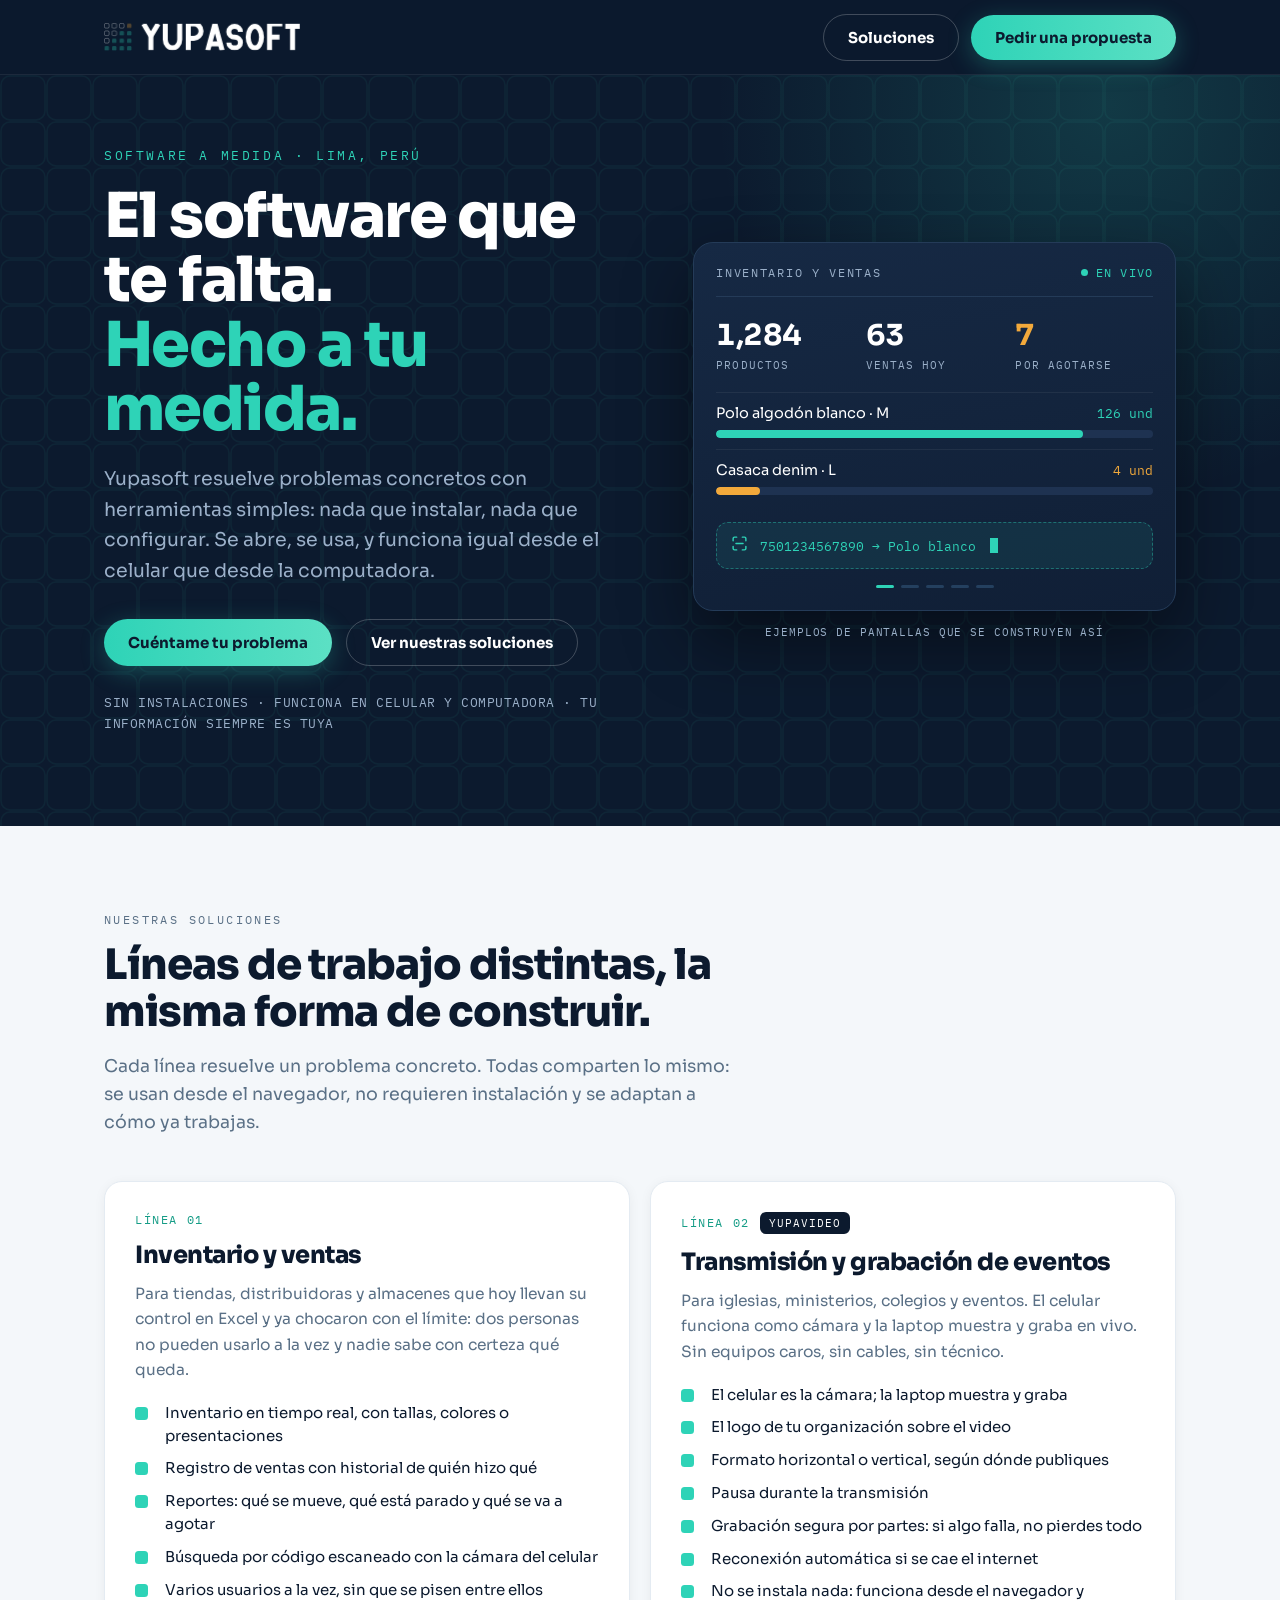
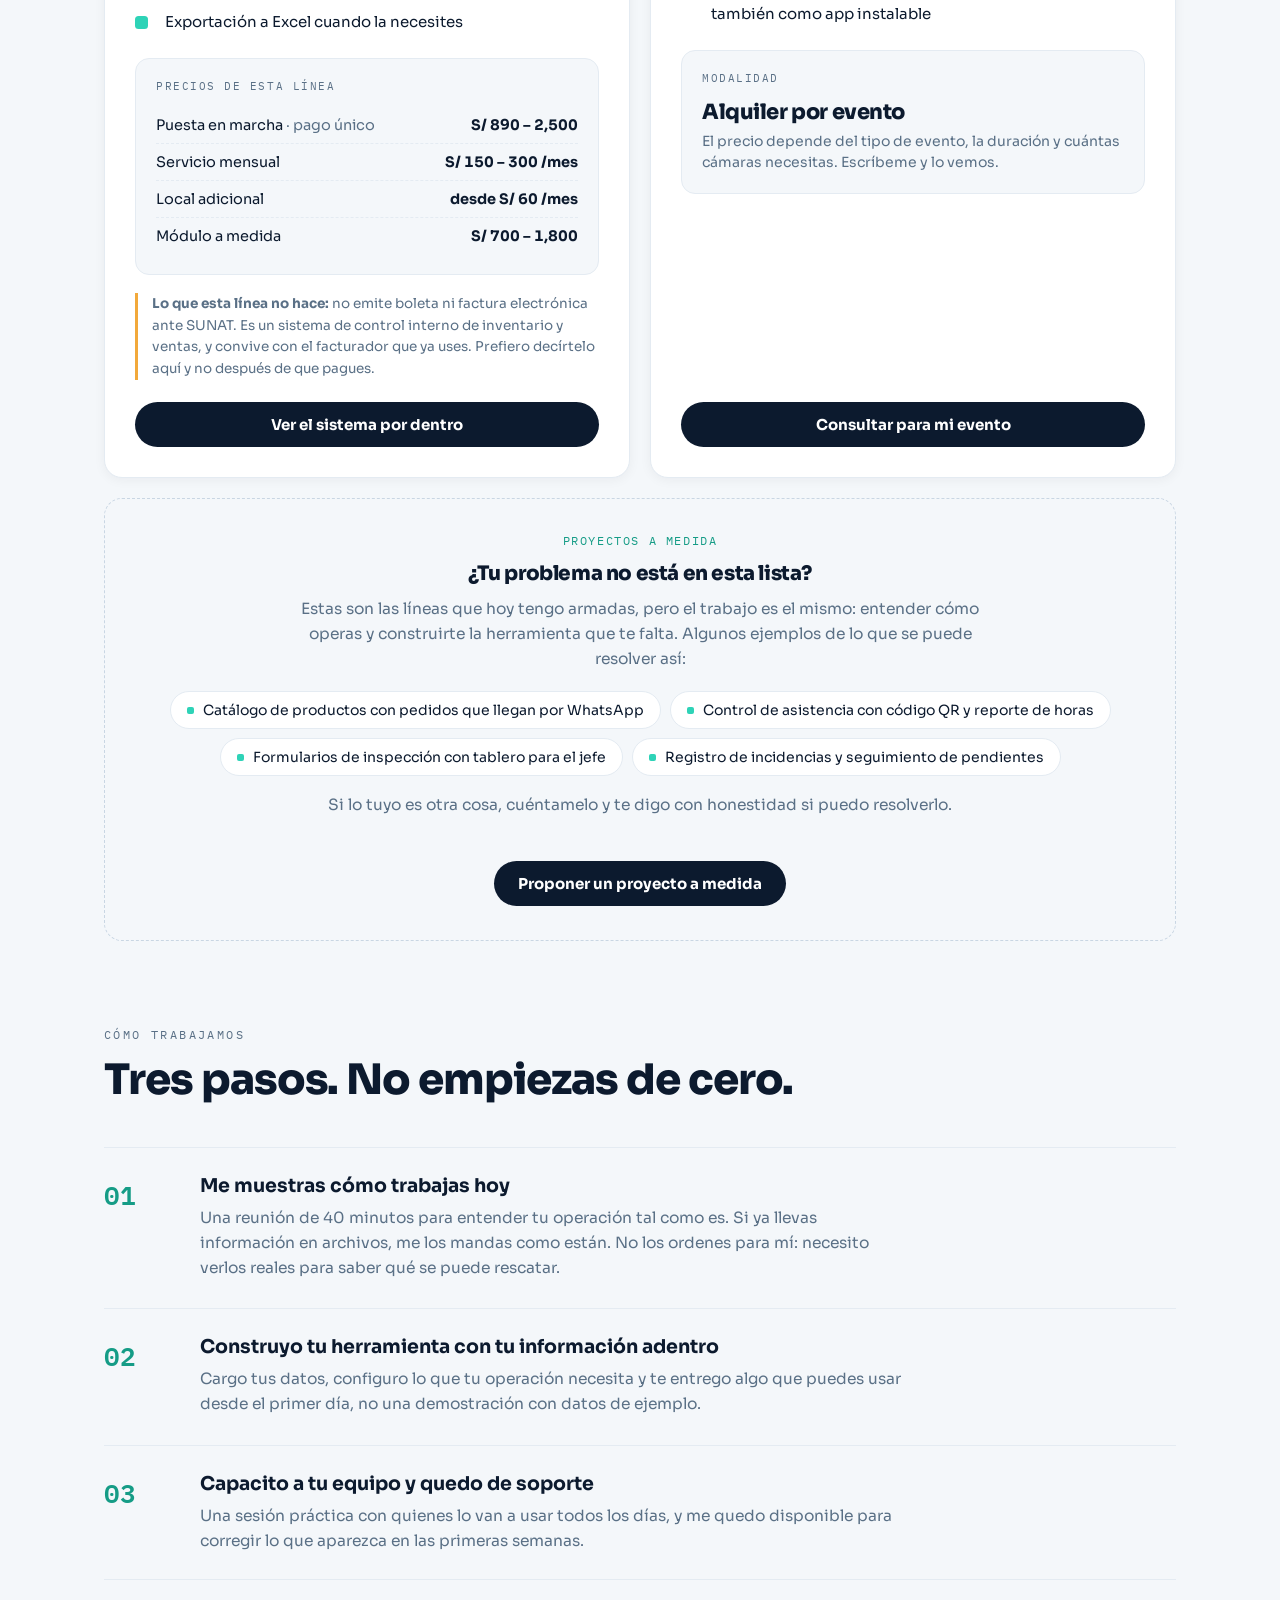
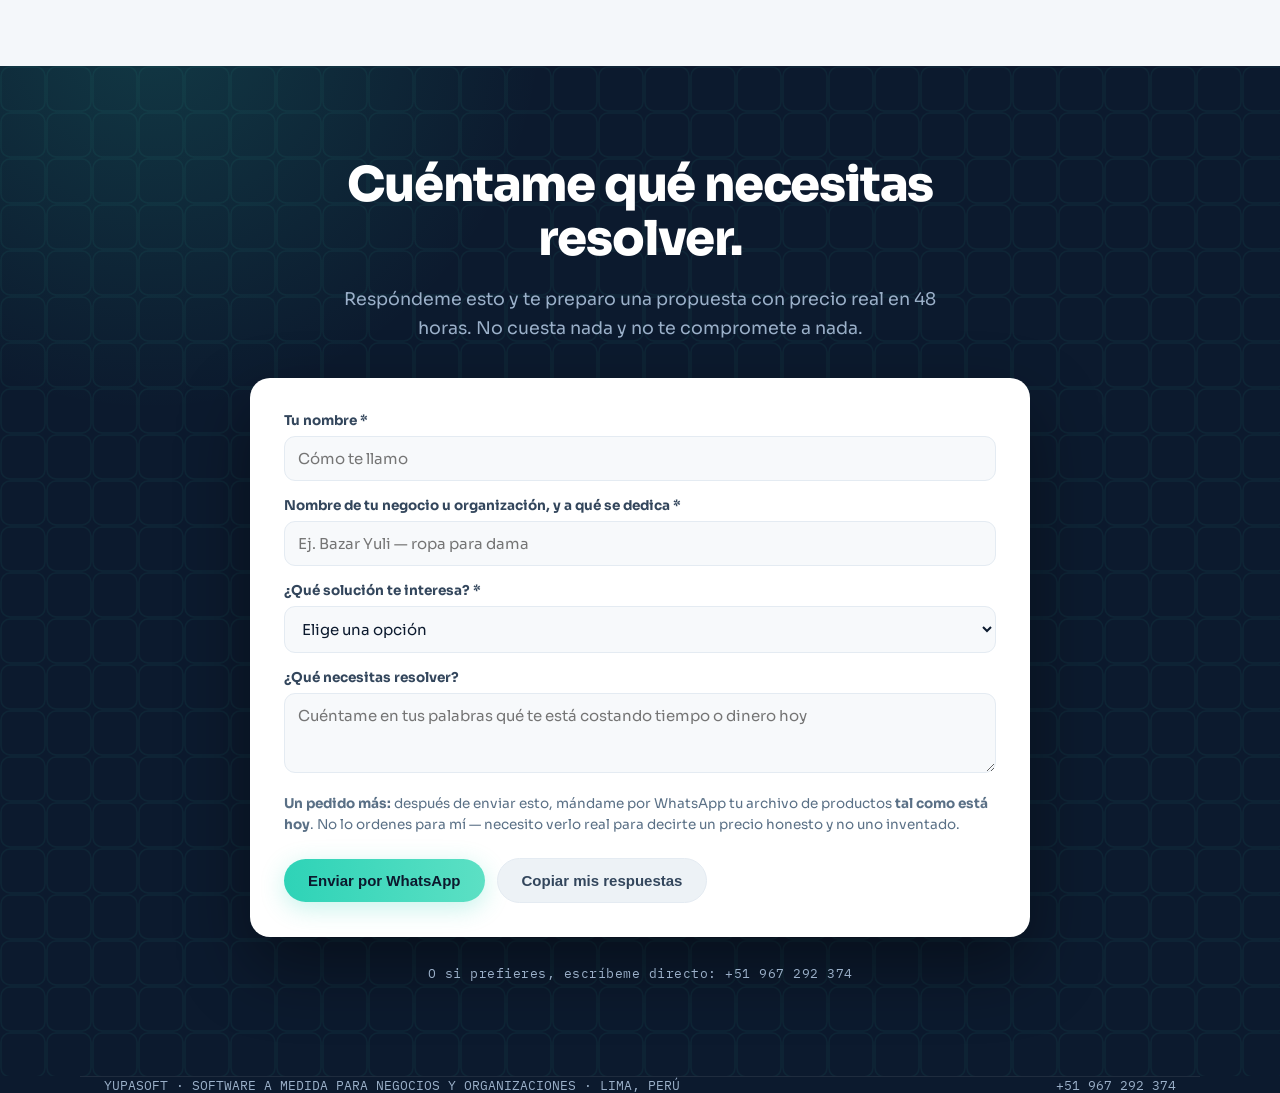
==== commit 63b6c113: "Add files via upload" ====
--- a/index.html
+++ b/index.html
@@ -203,19 +203,21 @@
   <div class="wrap nav">
     <div class="logo"><svg viewBox="0 0 718 101" xmlns="http://www.w3.org/2000/svg" role="img" aria-label="Yupasoft"><style>
 .ycnv{transform-box:fill-box;transform-origin:center}
-.yfnv{animation:ypnv .52s cubic-bezier(.2,1.5,.45,1) backwards,
-          yonv 5s ease-in-out infinite}
-.yvnv{opacity:.34;animation:ydnv .5s ease-out backwards}
-.ywnv{animation:yenv .7s cubic-bezier(.22,1,.36,1) .62s backwards}
-@keyframes ypnv{from{opacity:0;transform:scale(.25)}to{opacity:1;transform:scale(1)}}
-@keyframes ydnv{from{opacity:0}to{opacity:.34}}
-@keyframes yonv{0%,16%,100%{transform:scale(1)}6%{transform:scale(1.2)}}
-@keyframes yenv{from{opacity:0;transform:translateX(-14px)}to{opacity:1;transform:none}}
+.yvnv{opacity:.3}
+.yfnv{animation:ycnva 5.6s cubic-bezier(.3,1.4,.5,1) infinite both}
+.ywnv{animation:ywnva .7s cubic-bezier(.22,1,.36,1) .55s backwards}
+@keyframes ycnva{
+  0%  {opacity:.3;transform:scale(.78)}
+  7%  {opacity:1; transform:scale(1.1)}
+  12% {opacity:1; transform:scale(1)}
+  76% {opacity:1; transform:scale(1)}
+  88%,100% {opacity:.3;transform:scale(.78)}
+}
+@keyframes ywnva{from{opacity:0;transform:translateX(-14px)}to{opacity:1;transform:none}}
 @media(prefers-reduced-motion:reduce){
-  .yfnv,.yvnv,.ywnv{animation:none}
-  .yvnv{opacity:.34}
+  .yfnv,.ywnv{animation:none}
 }
-</style><rect class="ycnv yvnv" x="1.6" y="1.6" width="16.8" height="16.8" rx="4.5" fill="none" stroke="#FFFFFF" stroke-width="3.2" style="animation-delay:0.020s"/><rect class="ycnv yvnv" x="1.6" y="28.6" width="16.8" height="16.8" rx="4.5" fill="none" stroke="#FFFFFF" stroke-width="3.2" style="animation-delay:0.050s"/><rect class="ycnv yvnv" x="1.6" y="55.6" width="16.8" height="16.8" rx="4.5" fill="none" stroke="#FFFFFF" stroke-width="3.2" style="animation-delay:0.080s"/><rect class="ycnv yfnv" x="0" y="81" width="20" height="20" rx="5.5" fill="#2ED3B7" style="animation-delay:0.100s,1.500s"/><rect class="ycnv yvnv" x="28.6" y="1.6" width="16.8" height="16.8" rx="4.5" fill="none" stroke="#FFFFFF" stroke-width="3.2" style="animation-delay:0.050s"/><rect class="ycnv yvnv" x="28.6" y="28.6" width="16.8" height="16.8" rx="4.5" fill="none" stroke="#FFFFFF" stroke-width="3.2" style="animation-delay:0.080s"/><rect class="ycnv yfnv" x="27" y="54" width="20" height="20" rx="5.5" fill="#2ED3B7" style="animation-delay:0.210s,1.660s"/><rect class="ycnv yfnv" x="27" y="81" width="20" height="20" rx="5.5" fill="#2ED3B7" style="animation-delay:0.155s,1.580s"/><rect class="ycnv yvnv" x="55.6" y="1.6" width="16.8" height="16.8" rx="4.5" fill="none" stroke="#FFFFFF" stroke-width="3.2" style="animation-delay:0.080s"/><rect class="ycnv yfnv" x="54" y="27" width="20" height="20" rx="5.5" fill="#2ED3B7" style="animation-delay:0.375s,1.900s"/><rect class="ycnv yfnv" x="54" y="54" width="20" height="20" rx="5.5" fill="#2ED3B7" style="animation-delay:0.320s,1.820s"/><rect class="ycnv yfnv" x="54" y="81" width="20" height="20" rx="5.5" fill="#2ED3B7" style="animation-delay:0.265s,1.740s"/><rect class="ycnv yfnv" x="81" y="0" width="20" height="20" rx="5.5" fill="#F2A93B" style="animation-delay:0.595s,2.220s"/><rect class="ycnv yfnv" x="81" y="27" width="20" height="20" rx="5.5" fill="#2ED3B7" style="animation-delay:0.540s,2.140s"/><rect class="ycnv yfnv" x="81" y="54" width="20" height="20" rx="5.5" fill="#2ED3B7" style="animation-delay:0.485s,2.060s"/><rect class="ycnv yfnv" x="81" y="81" width="20" height="20" rx="5.5" fill="#2ED3B7" style="animation-delay:0.430s,1.980s"/><g class="ywnv"><defs><clipPath id="capnv"><rect x="-14" y="0" width="82" height="96"/></clipPath></defs>
+</style><rect class="ycnv yvnv" x="1.6" y="1.6" width="16.8" height="16.8" rx="4.5" fill="none" stroke="#FFFFFF" stroke-width="3.2"/><rect class="ycnv yvnv" x="1.6" y="28.6" width="16.8" height="16.8" rx="4.5" fill="none" stroke="#FFFFFF" stroke-width="3.2"/><rect class="ycnv yvnv" x="1.6" y="55.6" width="16.8" height="16.8" rx="4.5" fill="none" stroke="#FFFFFF" stroke-width="3.2"/><rect class="ycnv yfnv" x="0" y="81" width="20" height="20" rx="5.5" fill="#2ED3B7" style="animation-delay:0.000s"/><rect class="ycnv yvnv" x="28.6" y="1.6" width="16.8" height="16.8" rx="4.5" fill="none" stroke="#FFFFFF" stroke-width="3.2"/><rect class="ycnv yvnv" x="28.6" y="28.6" width="16.8" height="16.8" rx="4.5" fill="none" stroke="#FFFFFF" stroke-width="3.2"/><rect class="ycnv yfnv" x="27" y="54" width="20" height="20" rx="5.5" fill="#2ED3B7" style="animation-delay:0.120s"/><rect class="ycnv yfnv" x="27" y="81" width="20" height="20" rx="5.5" fill="#2ED3B7" style="animation-delay:0.060s"/><rect class="ycnv yvnv" x="55.6" y="1.6" width="16.8" height="16.8" rx="4.5" fill="none" stroke="#FFFFFF" stroke-width="3.2"/><rect class="ycnv yfnv" x="54" y="27" width="20" height="20" rx="5.5" fill="#2ED3B7" style="animation-delay:0.300s"/><rect class="ycnv yfnv" x="54" y="54" width="20" height="20" rx="5.5" fill="#2ED3B7" style="animation-delay:0.240s"/><rect class="ycnv yfnv" x="54" y="81" width="20" height="20" rx="5.5" fill="#2ED3B7" style="animation-delay:0.180s"/><rect class="ycnv yfnv" x="81" y="0" width="20" height="20" rx="5.5" fill="#F2A93B" style="animation-delay:0.540s"/><rect class="ycnv yfnv" x="81" y="27" width="20" height="20" rx="5.5" fill="#2ED3B7" style="animation-delay:0.480s"/><rect class="ycnv yfnv" x="81" y="54" width="20" height="20" rx="5.5" fill="#2ED3B7" style="animation-delay:0.420s"/><rect class="ycnv yfnv" x="81" y="81" width="20" height="20" rx="5.5" fill="#2ED3B7" style="animation-delay:0.360s"/><g class="ywnv"><defs><clipPath id="capnv"><rect x="-14" y="0" width="82" height="96"/></clipPath></defs>
 <g transform="translate(143,3)" clip-path="url(#capnv)"><path d="M0,0 L26,44 L52,0" fill="none" stroke="#FFFFFF" stroke-width="18" stroke-linecap="butt" stroke-linejoin="miter" stroke-miterlimit="8"/><path d="M26,44 L26,96" fill="none" stroke="#FFFFFF" stroke-width="18" stroke-linecap="butt" stroke-linejoin="miter" stroke-miterlimit="8"/></g>
 <g transform="translate(221,3)" clip-path="url(#capnv)"><path d="M0,0 L0,57 A26,30 0 0 0 52,57 L52,0" fill="none" stroke="#FFFFFF" stroke-width="18" stroke-linecap="butt" stroke-linejoin="miter" stroke-miterlimit="8"/></g>
 <g transform="translate(304,3)" clip-path="url(#capnv)"><path d="M0,96 L0,0 L20,0 A26,26 0 0 1 20,52 L0,52" fill="none" stroke="#FFFFFF" stroke-width="18" stroke-linecap="butt" stroke-linejoin="miter" stroke-miterlimit="8"/></g>
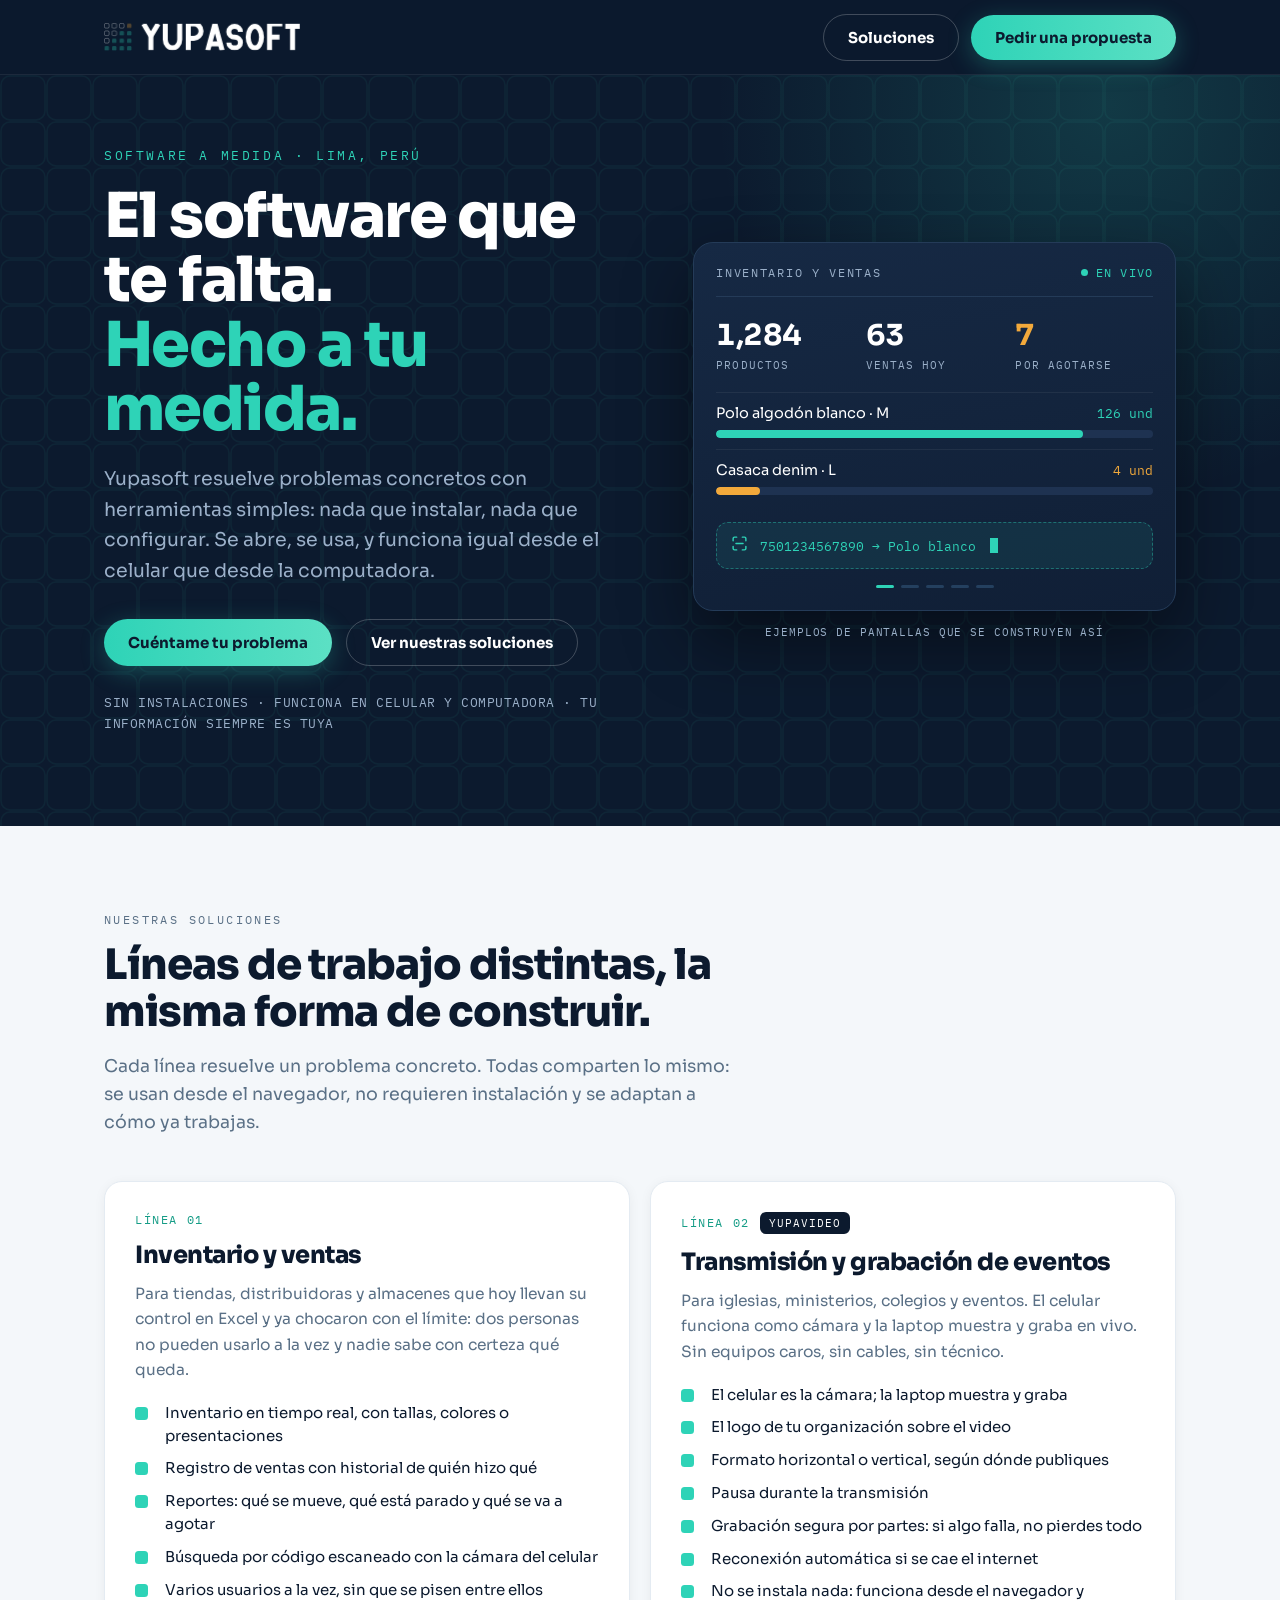
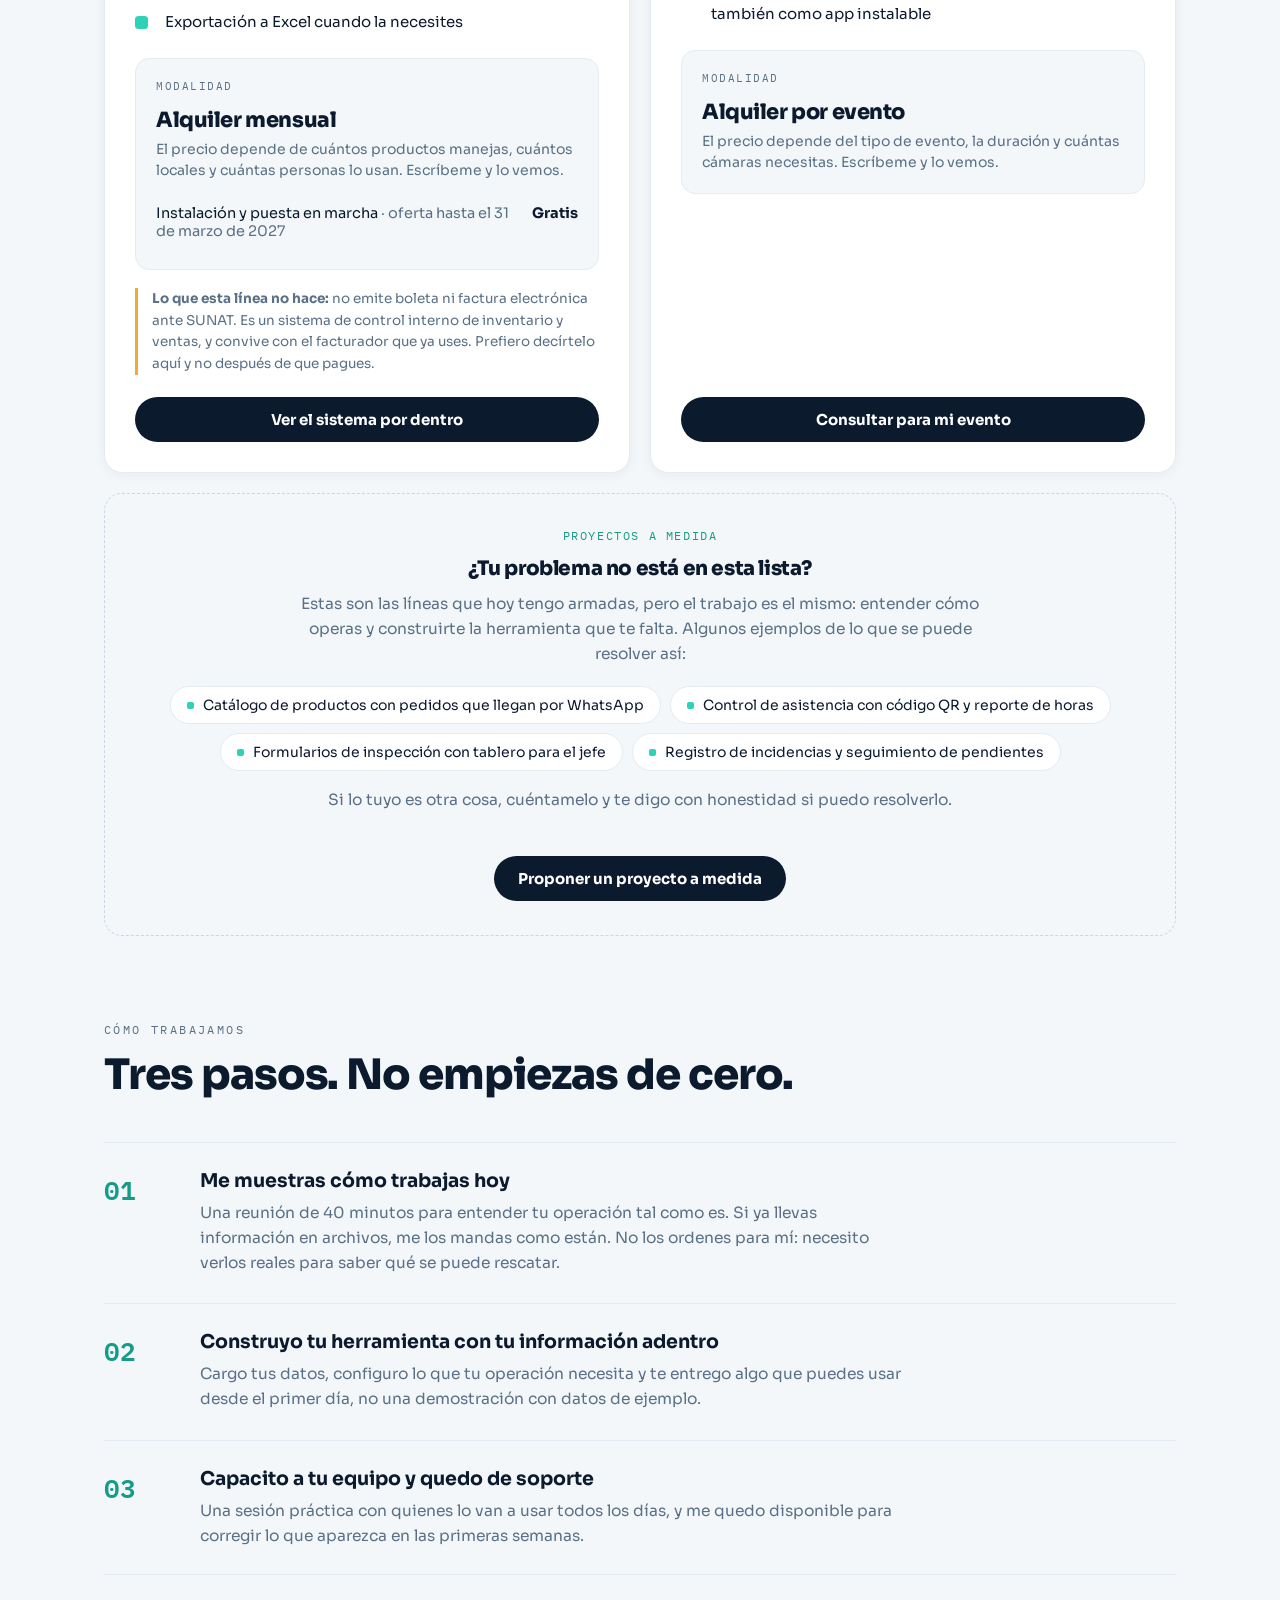
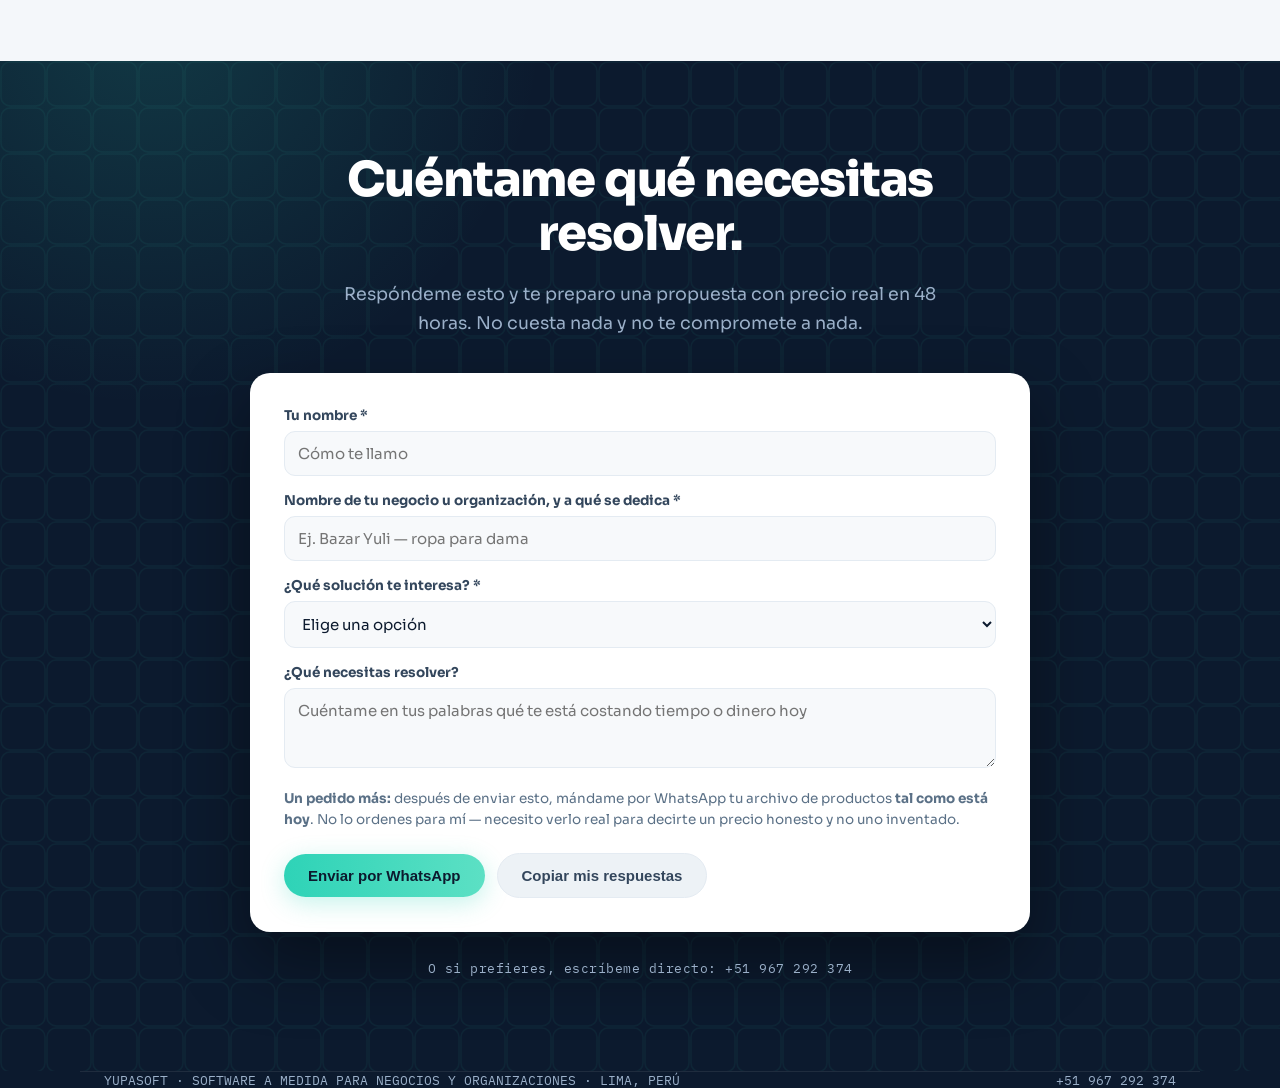
==== commit 3b6b67b5: "Inventario y ventas: alquiler mensual (precio a consultar) e instalacion gratis hasta 31-mar-2027 Co" ====
--- a/index.html
+++ b/index.html
@@ -293,11 +293,11 @@
         </ul>
 
         <div class="precio-bloque">
-          <p class="cab">PRECIOS DE ESTA LÍNEA</p>
-          <div class="fila-precio"><span>Puesta en marcha <em style="font-style:normal;color:var(--gris-osc)">· pago único</em></span><b>S/ 890 – 2,500</b></div>
-          <div class="fila-precio"><span>Servicio mensual</span><b>S/ 150 – 300 /mes</b></div>
-          <div class="fila-precio"><span>Local adicional</span><b>desde S/ 60 /mes</b></div>
-          <div class="fila-precio"><span>Módulo a medida</span><b>S/ 700 – 1,800</b></div>
+          <p class="cab">MODALIDAD</p>
+          <p class="consultar">Alquiler mensual
+            <small>El precio depende de cuántos productos manejas, cuántos locales y cuántas personas lo usan. Escríbeme y lo vemos.</small>
+          </p>
+          <div class="fila-precio" style="margin-top:14px"><span>Instalación y puesta en marcha <em style="font-style:normal;color:var(--gris-osc)">· oferta hasta el 31 de marzo de 2027</em></span><b>Gratis</b></div>
         </div>
 
         <p class="nota-linea"><b>Lo que esta línea no hace:</b> no emite boleta ni factura electrónica ante SUNAT. Es un sistema de control interno de inventario y ventas, y convive con el facturador que ya uses. Prefiero decírtelo aquí y no después de que pagues.</p>
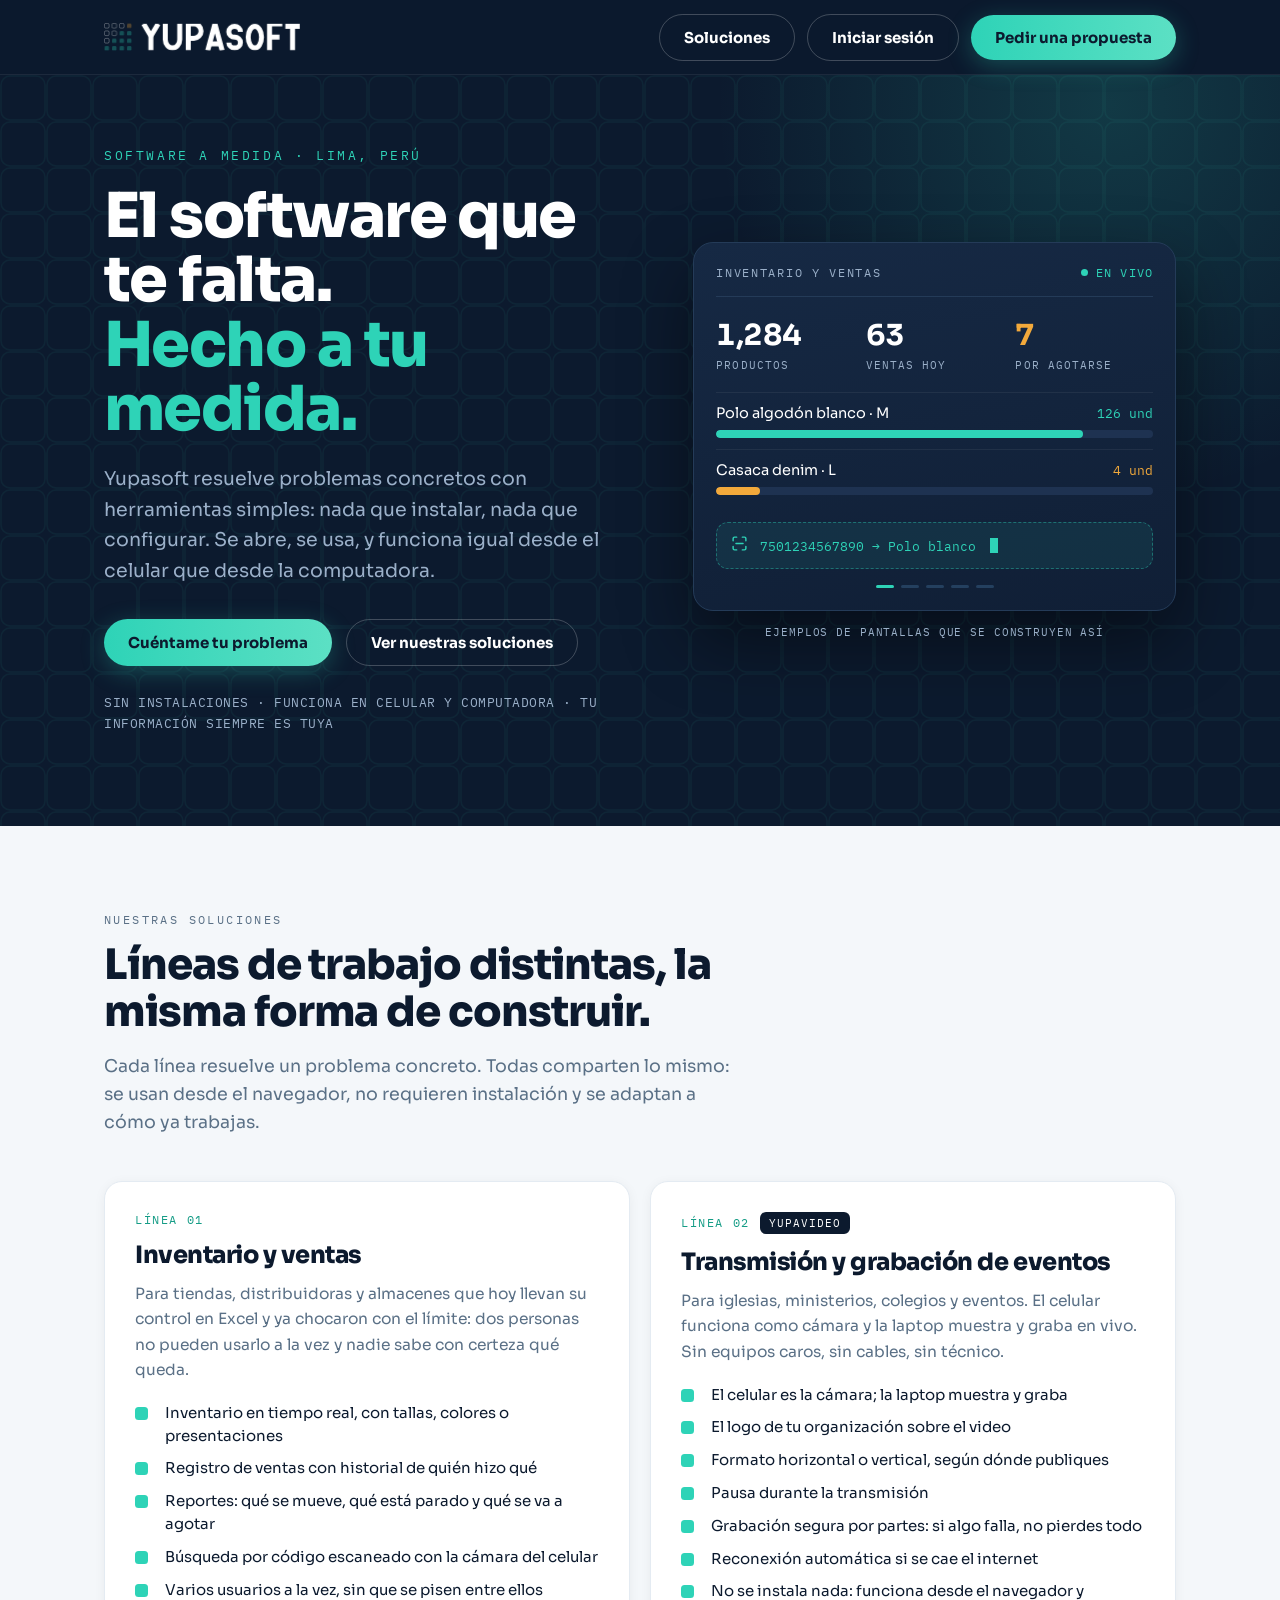
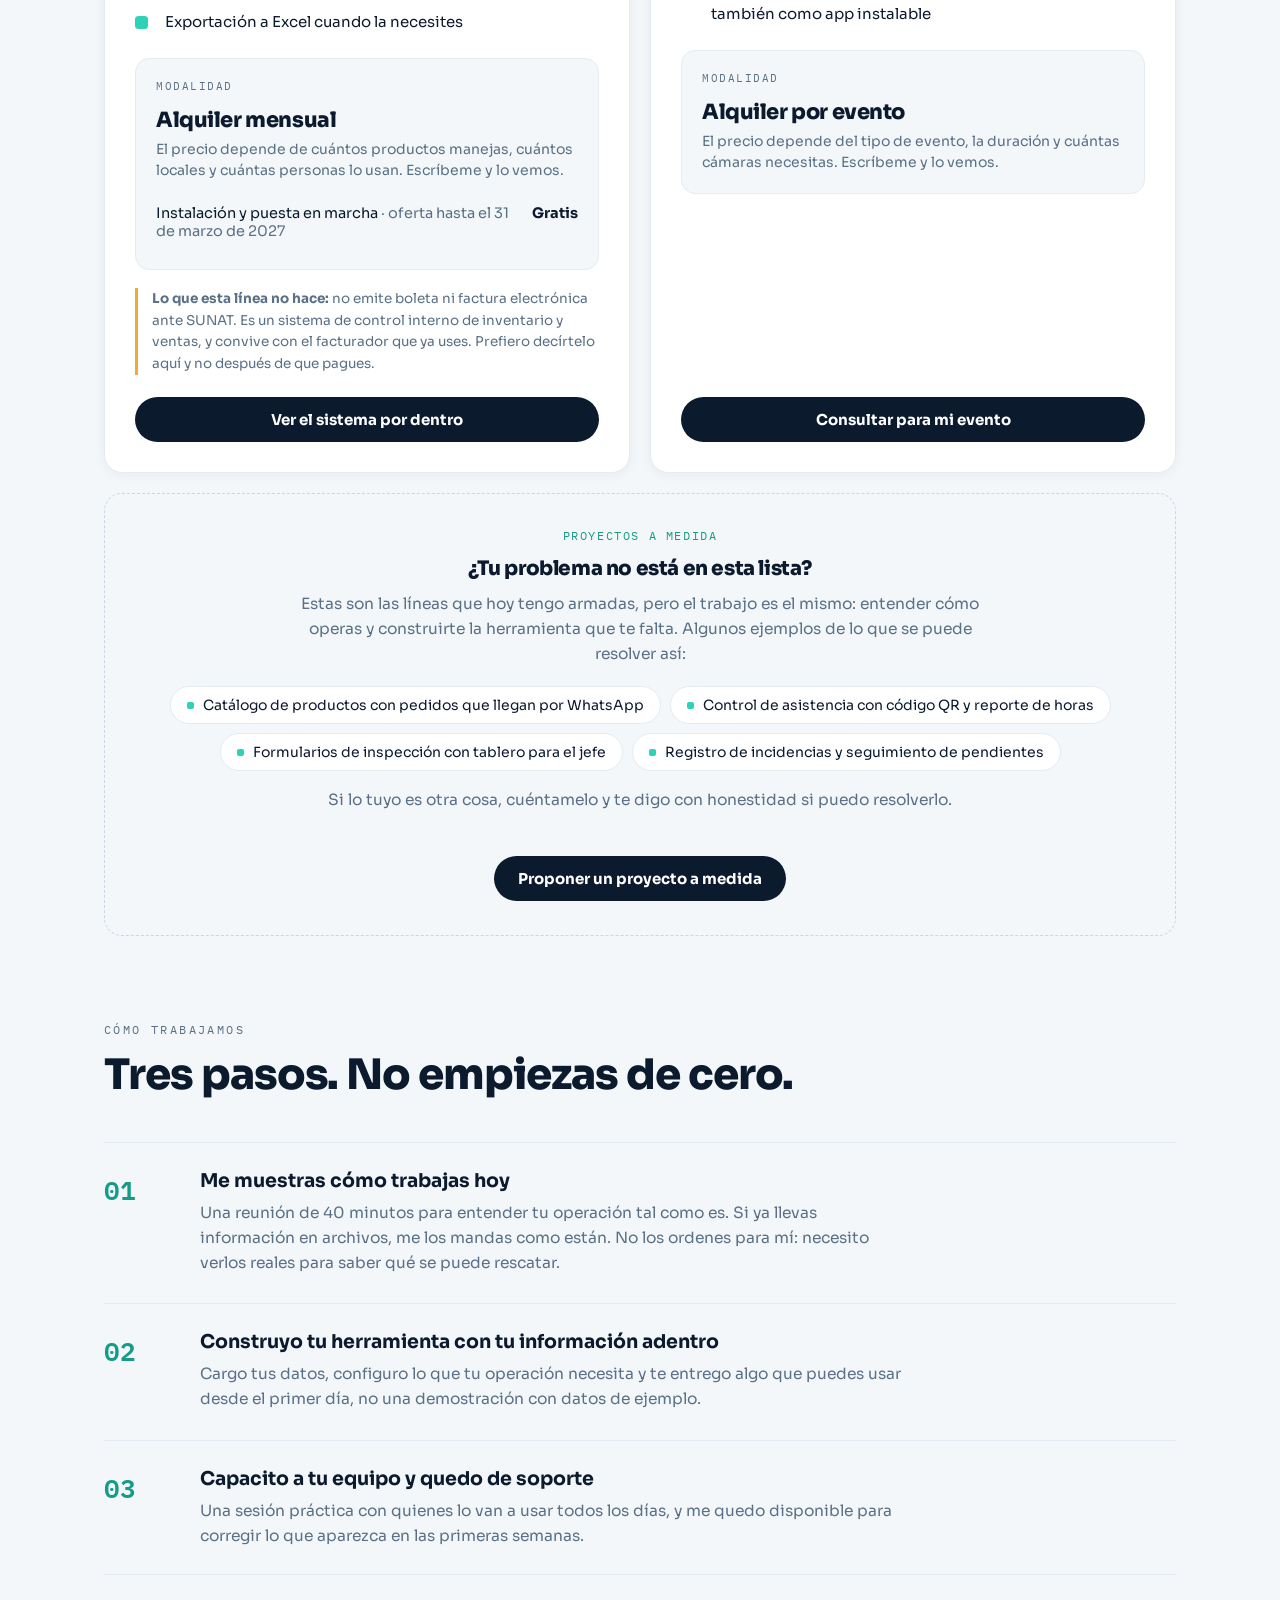
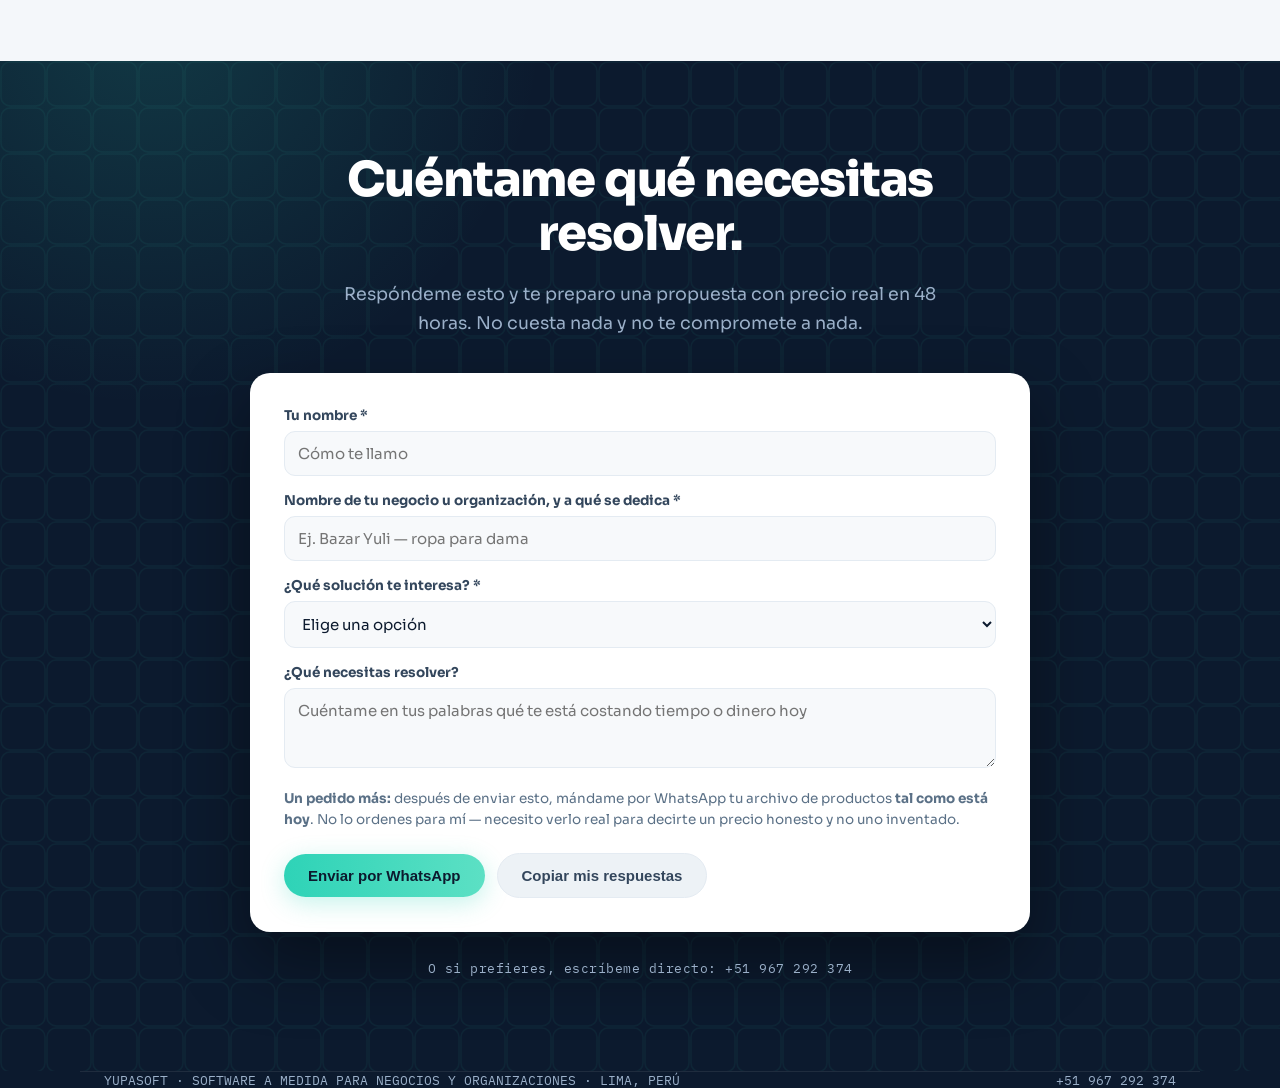
==== commit a542b3af: "Portal Yupasoft (portal/) y boton Iniciar sesion en la landing Co-Authored-By: Claude Sonnet 5.5 <no" ====
--- a/index.html
+++ b/index.html
@@ -170,6 +170,7 @@
   .nav .larga{display:none}
   .nav .corto{display:inline}
   .nav .btn{padding:11px 16px;font-size:13.5px}
+  .nav .btn.btn-ingreso{display:inline-flex;padding:10px 14px}
   .btn{padding:12px 17px;font-size:14px}
   .hero{padding:40px 0 60px}
   h1{font-size:35px}
@@ -228,6 +229,7 @@
 <g transform="translate(654,3)" clip-path="url(#capnv)"><path d="M0,9 L52,9" fill="none" stroke="#FFFFFF" stroke-width="18" stroke-linecap="butt" stroke-linejoin="miter" stroke-miterlimit="8"/><path d="M26,9 L26,96" fill="none" stroke="#FFFFFF" stroke-width="18" stroke-linecap="butt" stroke-linejoin="miter" stroke-miterlimit="8"/></g></g></svg></div>
     <div style="display:flex;gap:12px;align-items:center">
       <a href="#soluciones" class="btn btn-2">Soluciones</a>
+      <a href="portal/" class="btn btn-2 btn-ingreso"><span class="larga">Iniciar sesión</span><span class="corto">Entrar</span></a>
       <a href="#contacto" class="btn btn-1"><span class="larga">Pedir una propuesta</span><span class="corto">Propuesta</span></a>
     </div>
   </div>
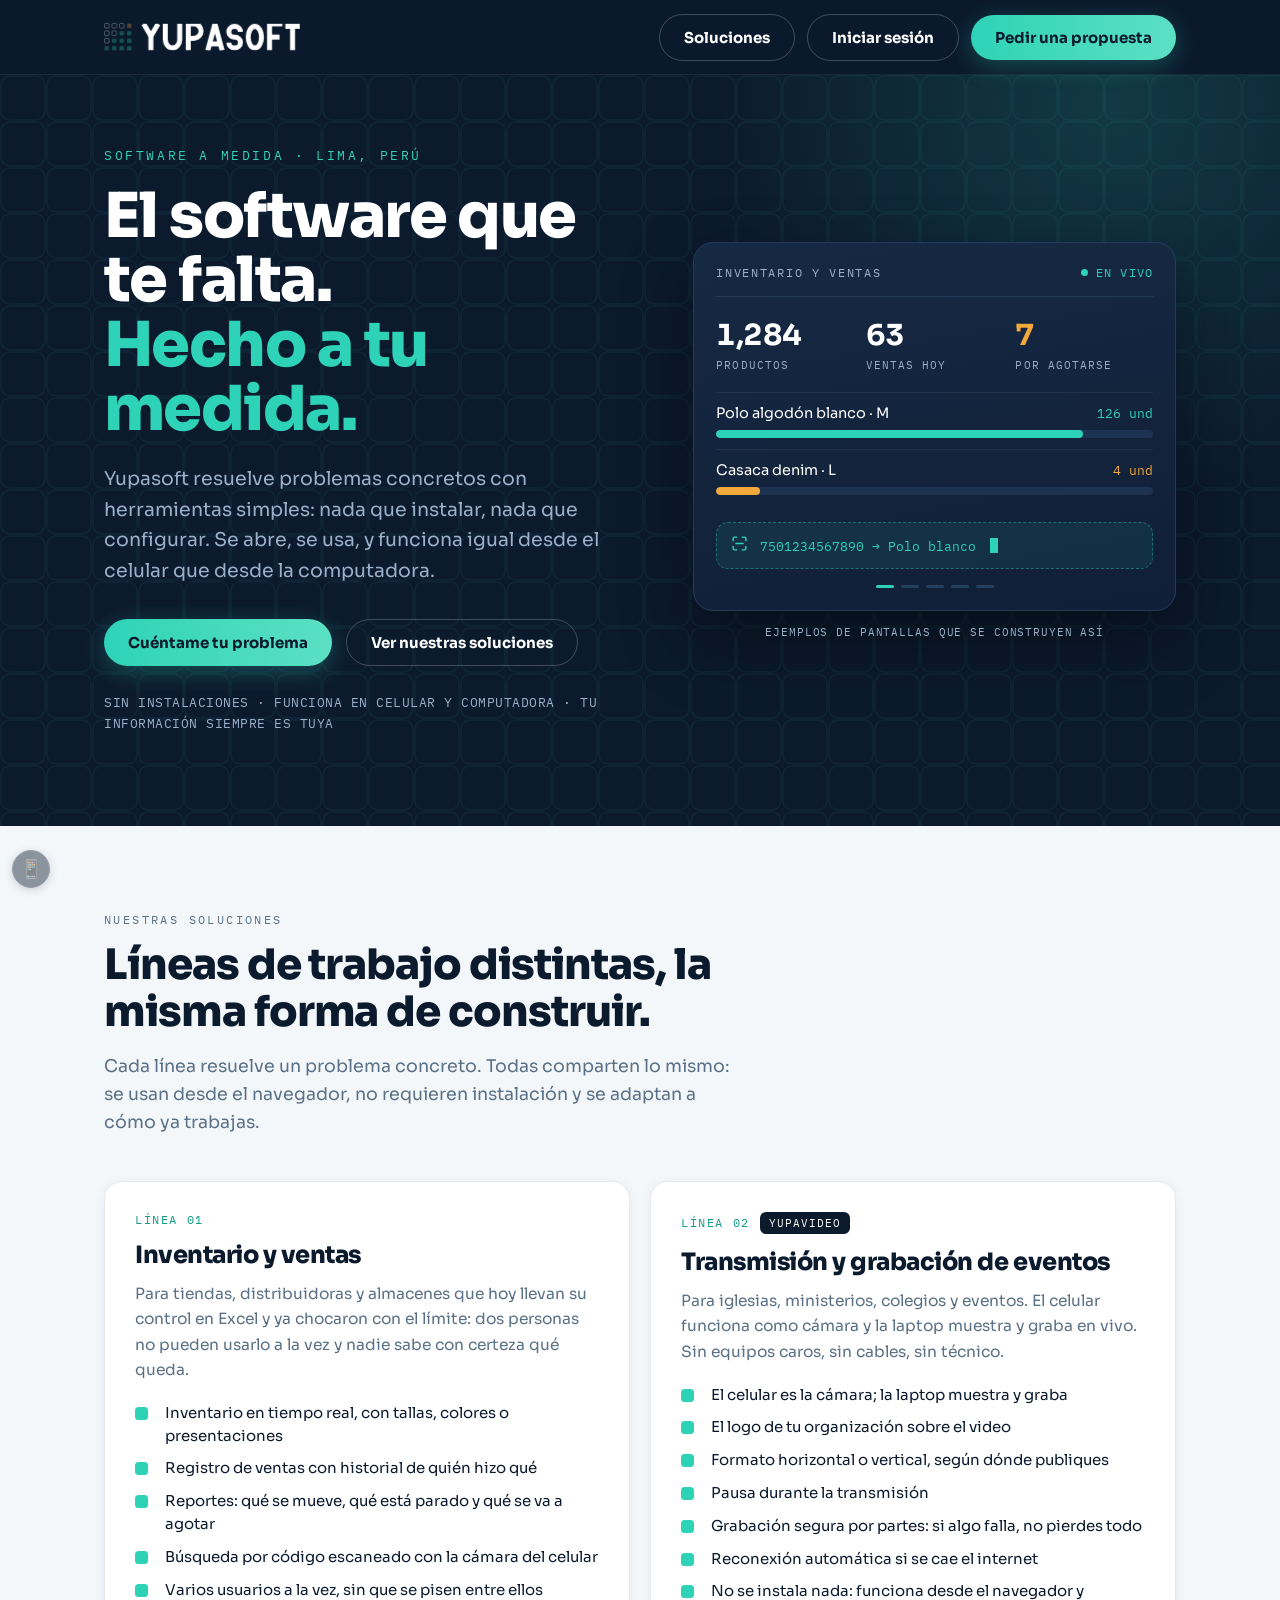
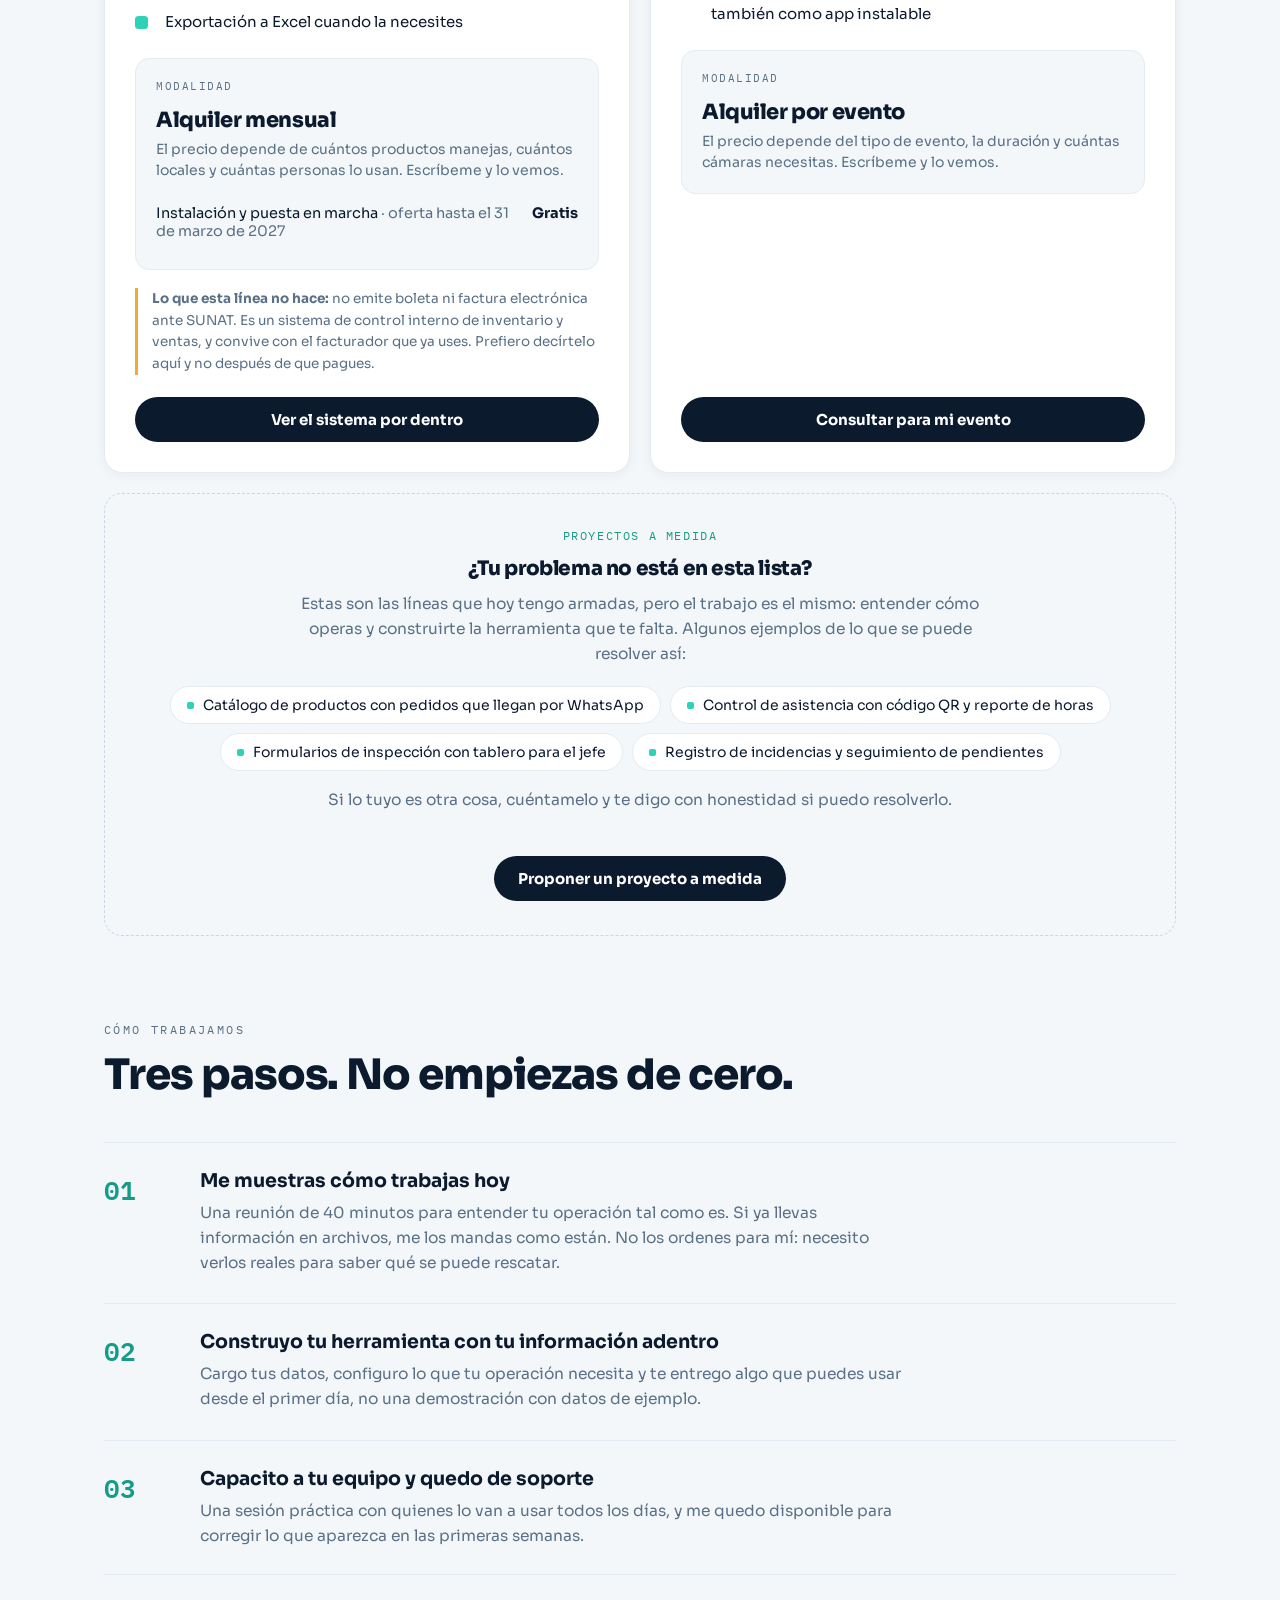
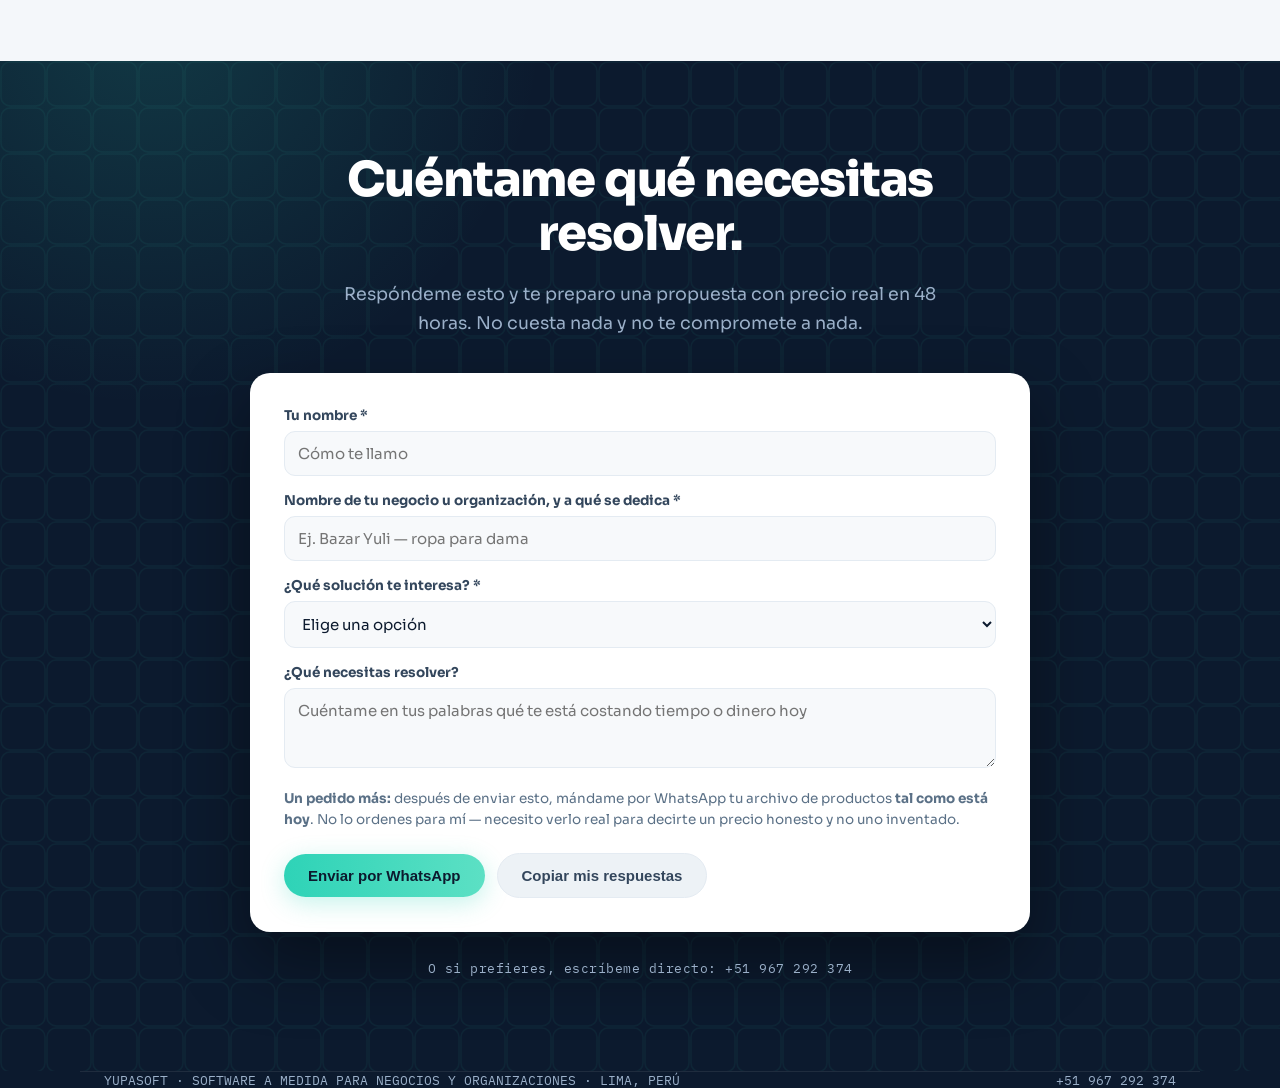
==== commit 57d62eea: "Panel vista celular: boton 📱 que abre un panel lateral con la pantalla en marco de celular" ====
--- a/index.html
+++ b/index.html
@@ -725,5 +725,6 @@
   });
 })();
 </script>
+<script src="/probador-celular.js" defer></script>
 </body>
 </html>
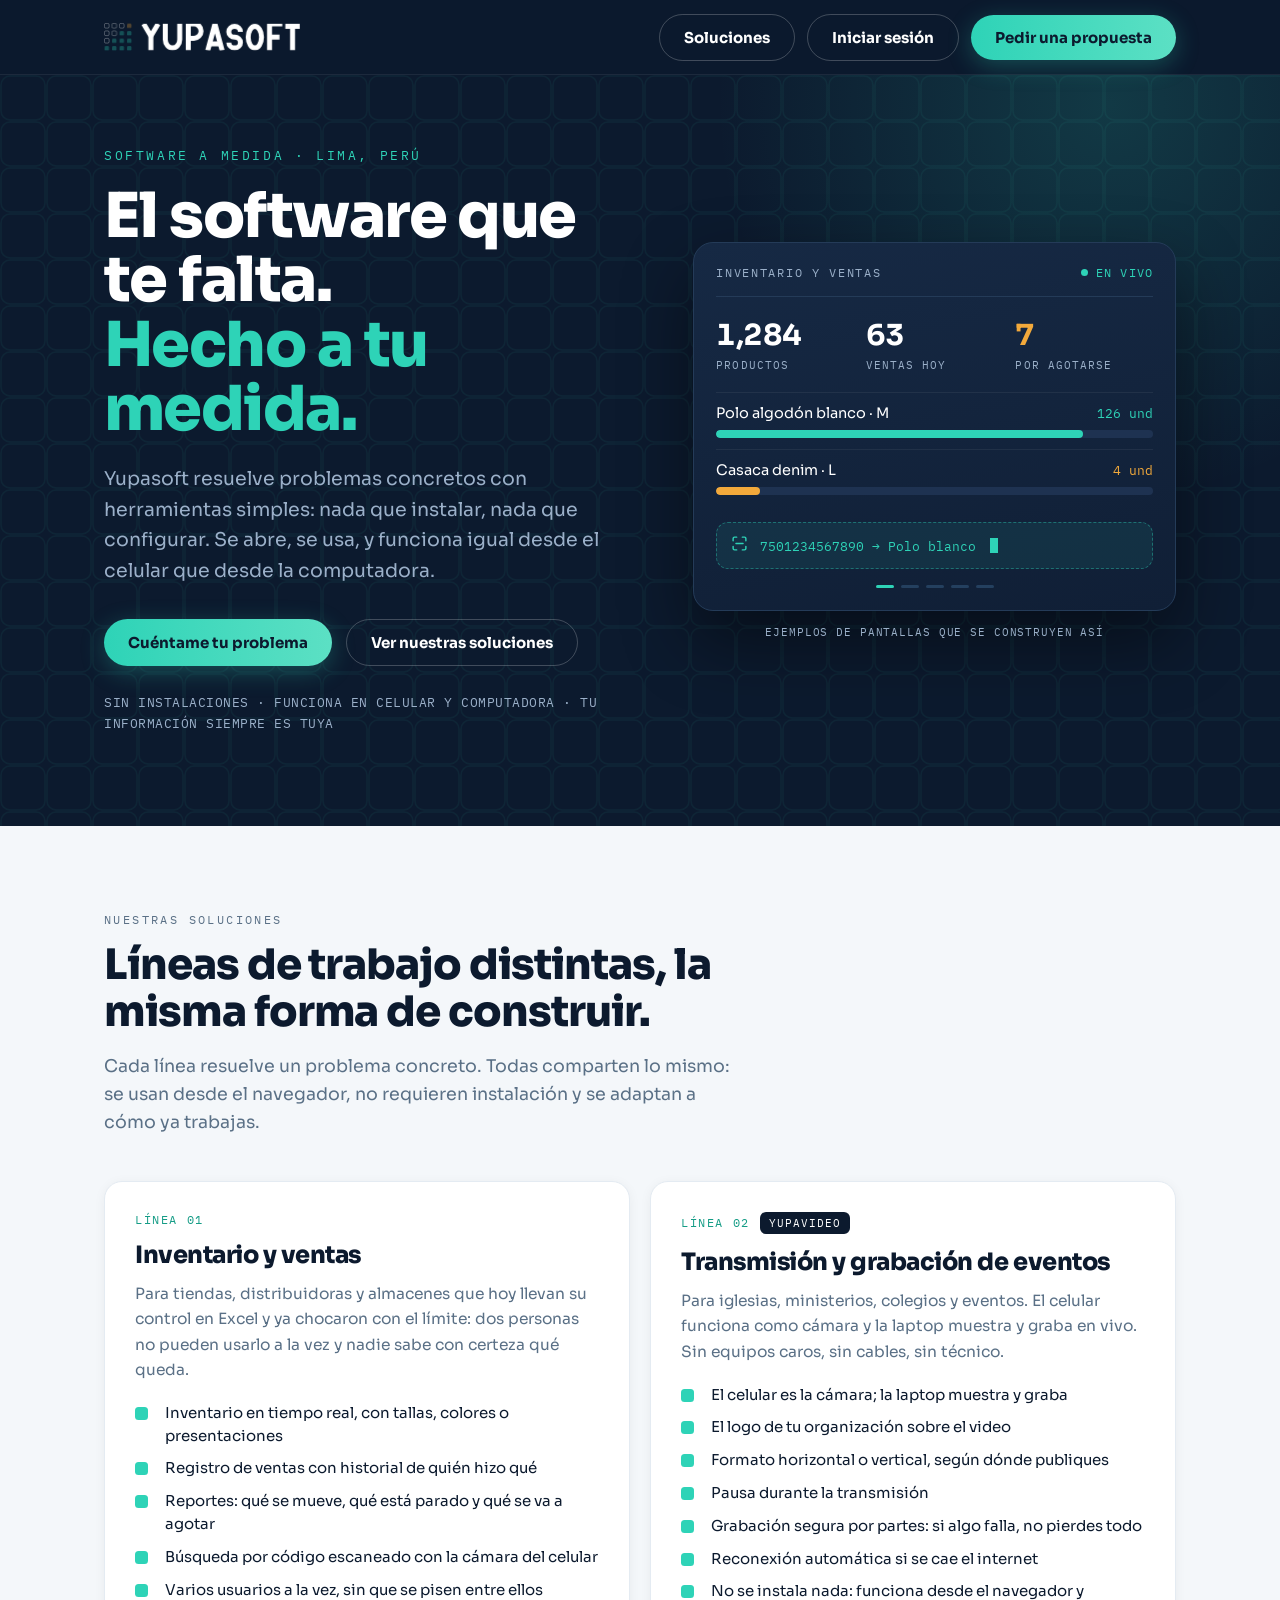
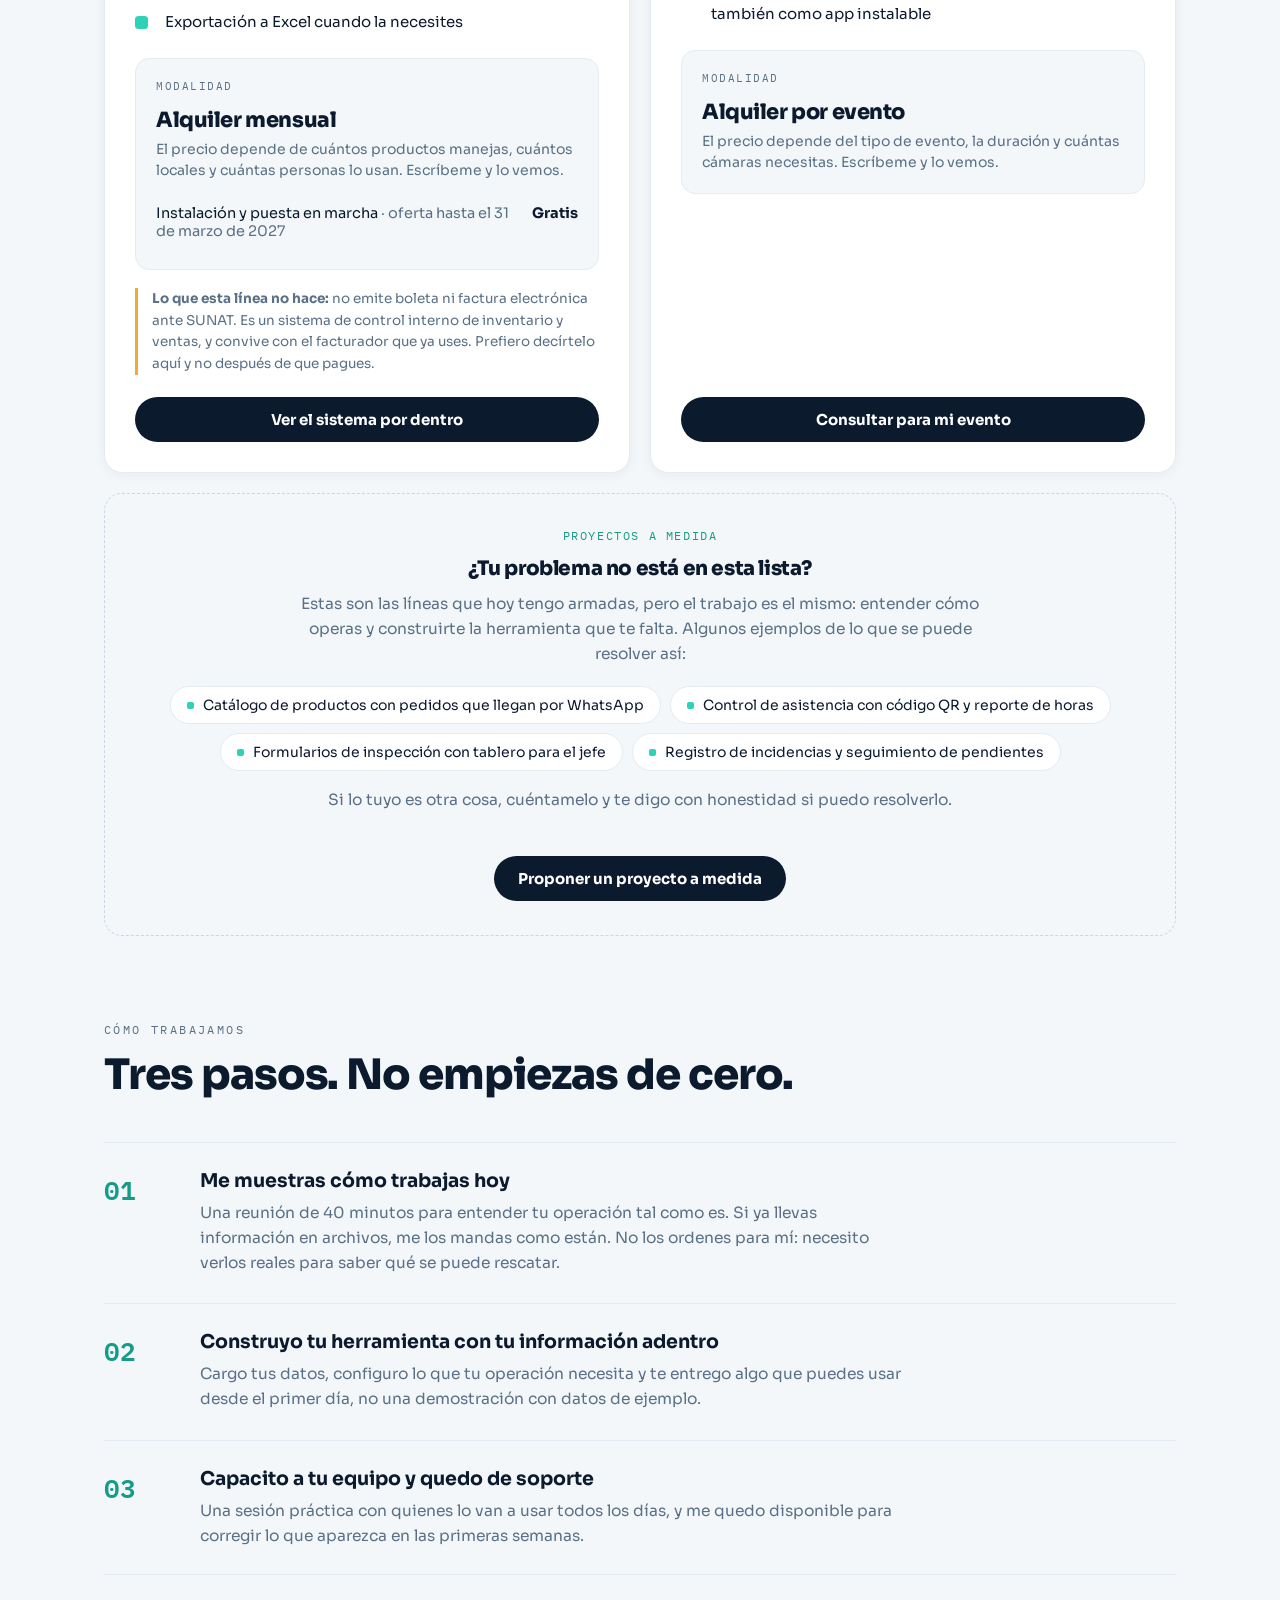
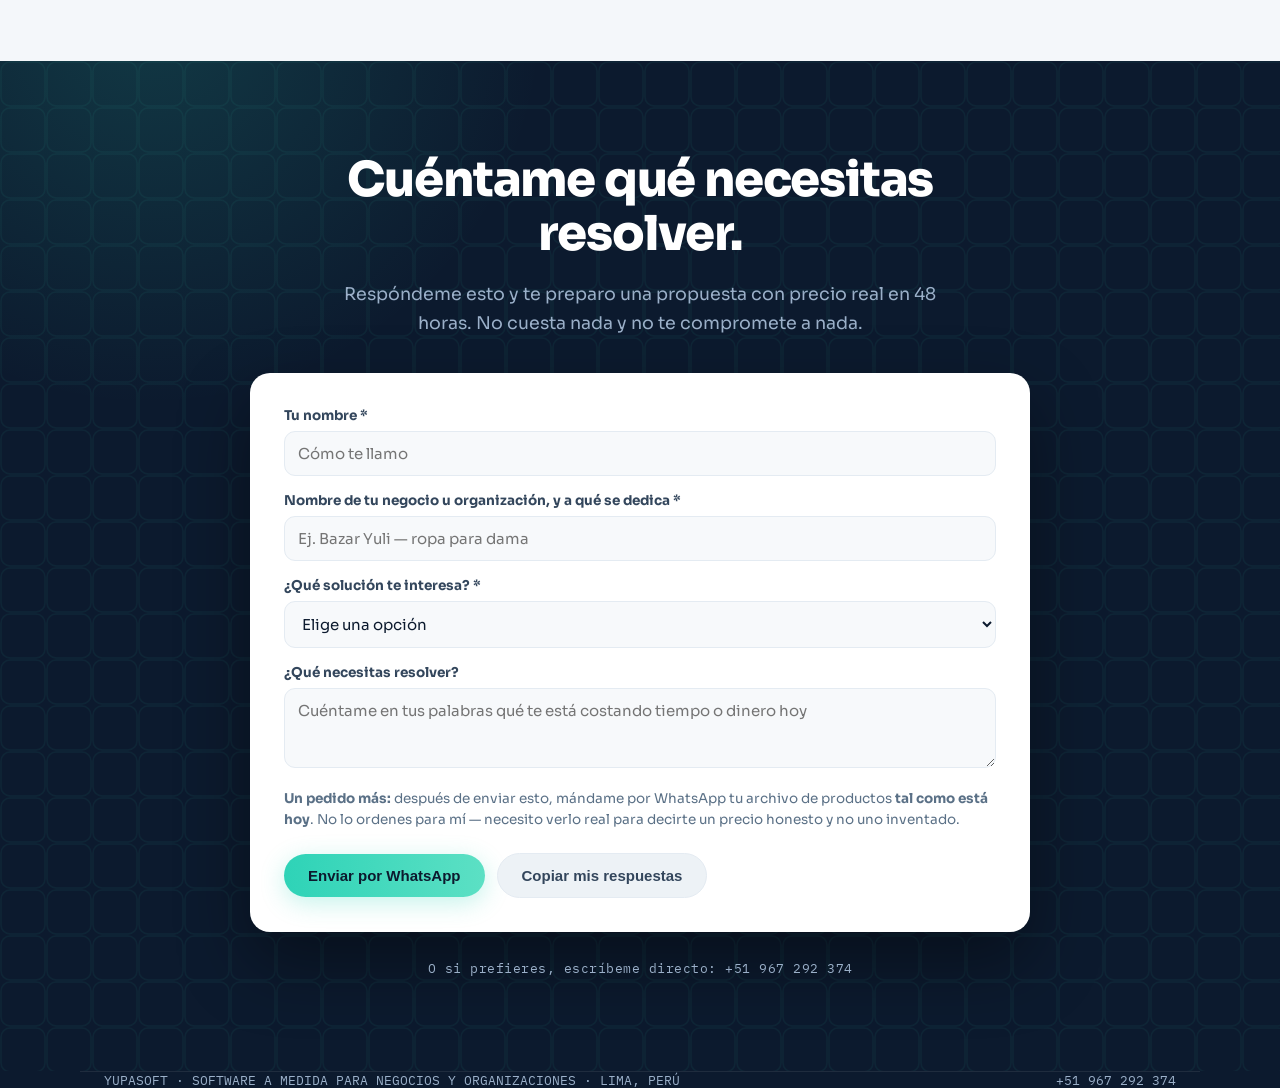
==== commit 8197fe15: "Se quita el panel vista celular (ahora es un proyecto aparte: /probador-celular/); portal sw v6 Co-A" ====
--- a/index.html
+++ b/index.html
@@ -725,6 +725,5 @@
   });
 })();
 </script>
-<script src="/probador-celular.js" defer></script>
 </body>
 </html>
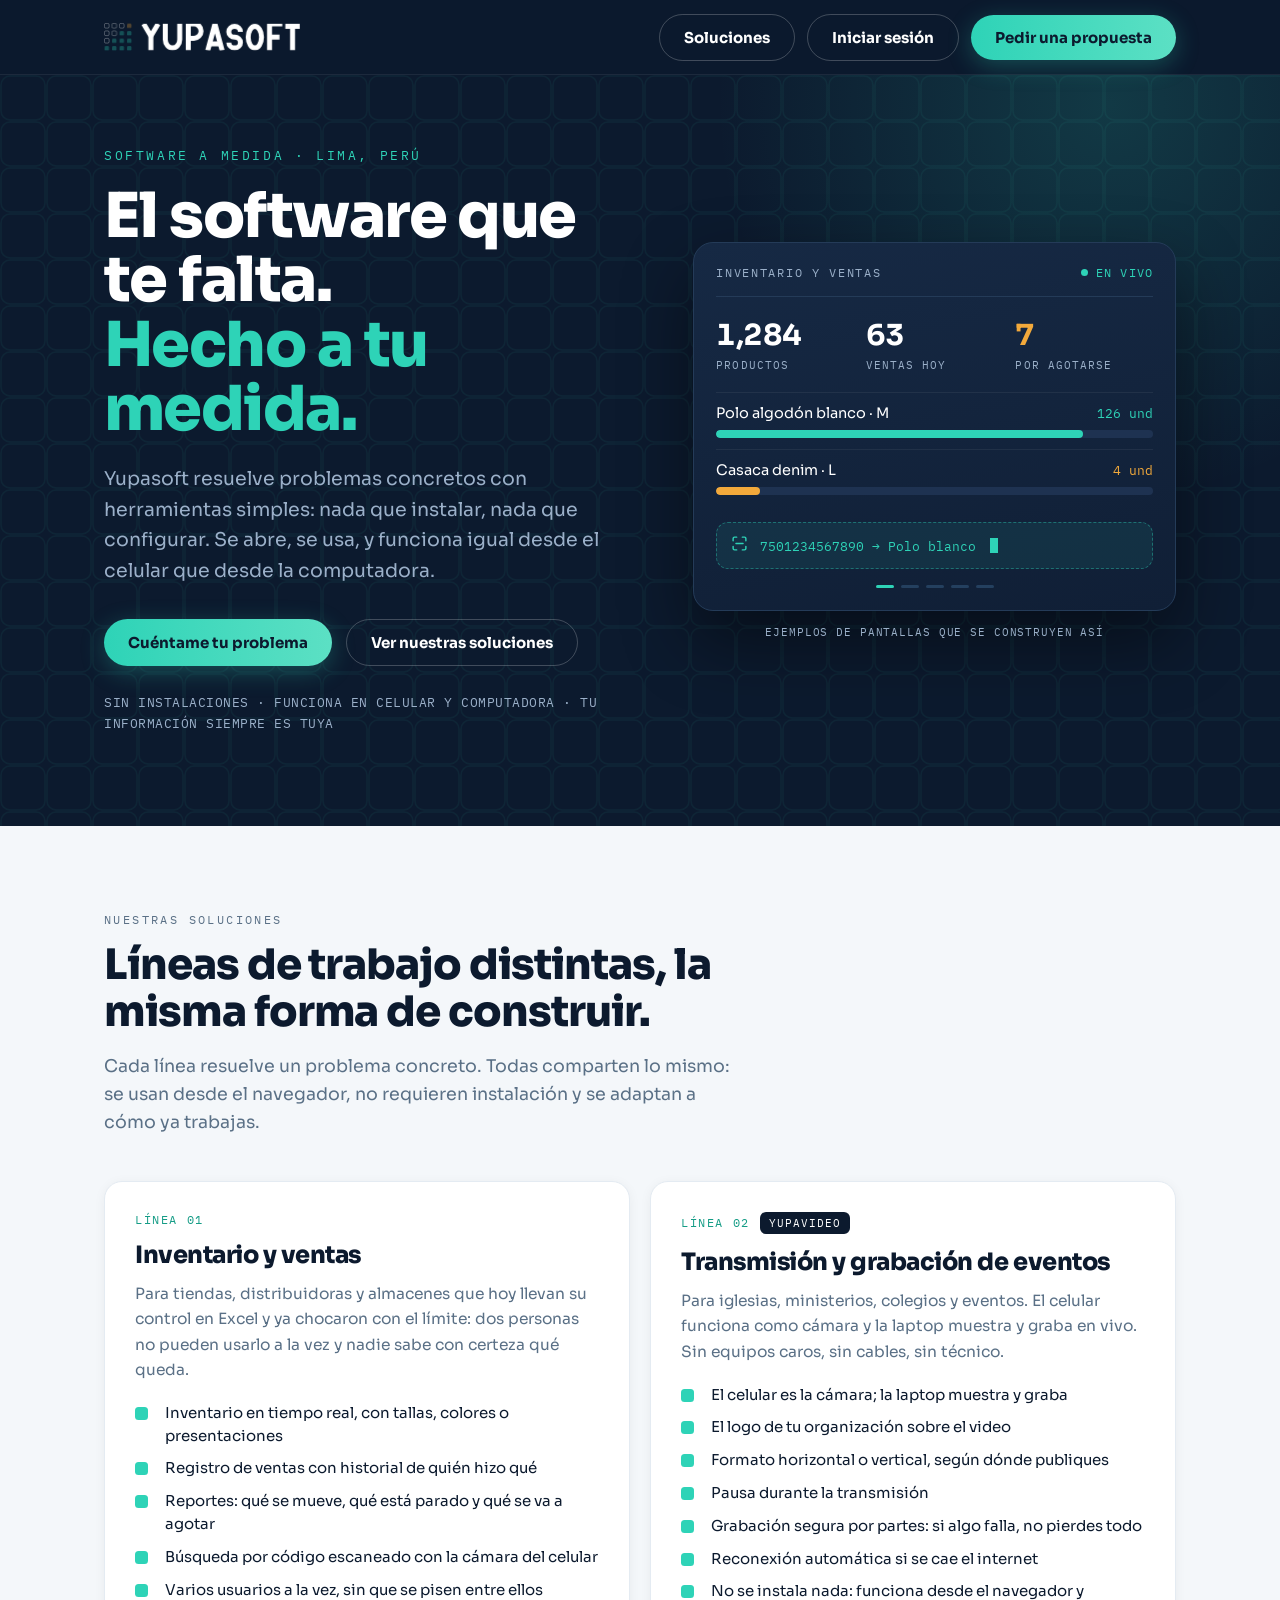
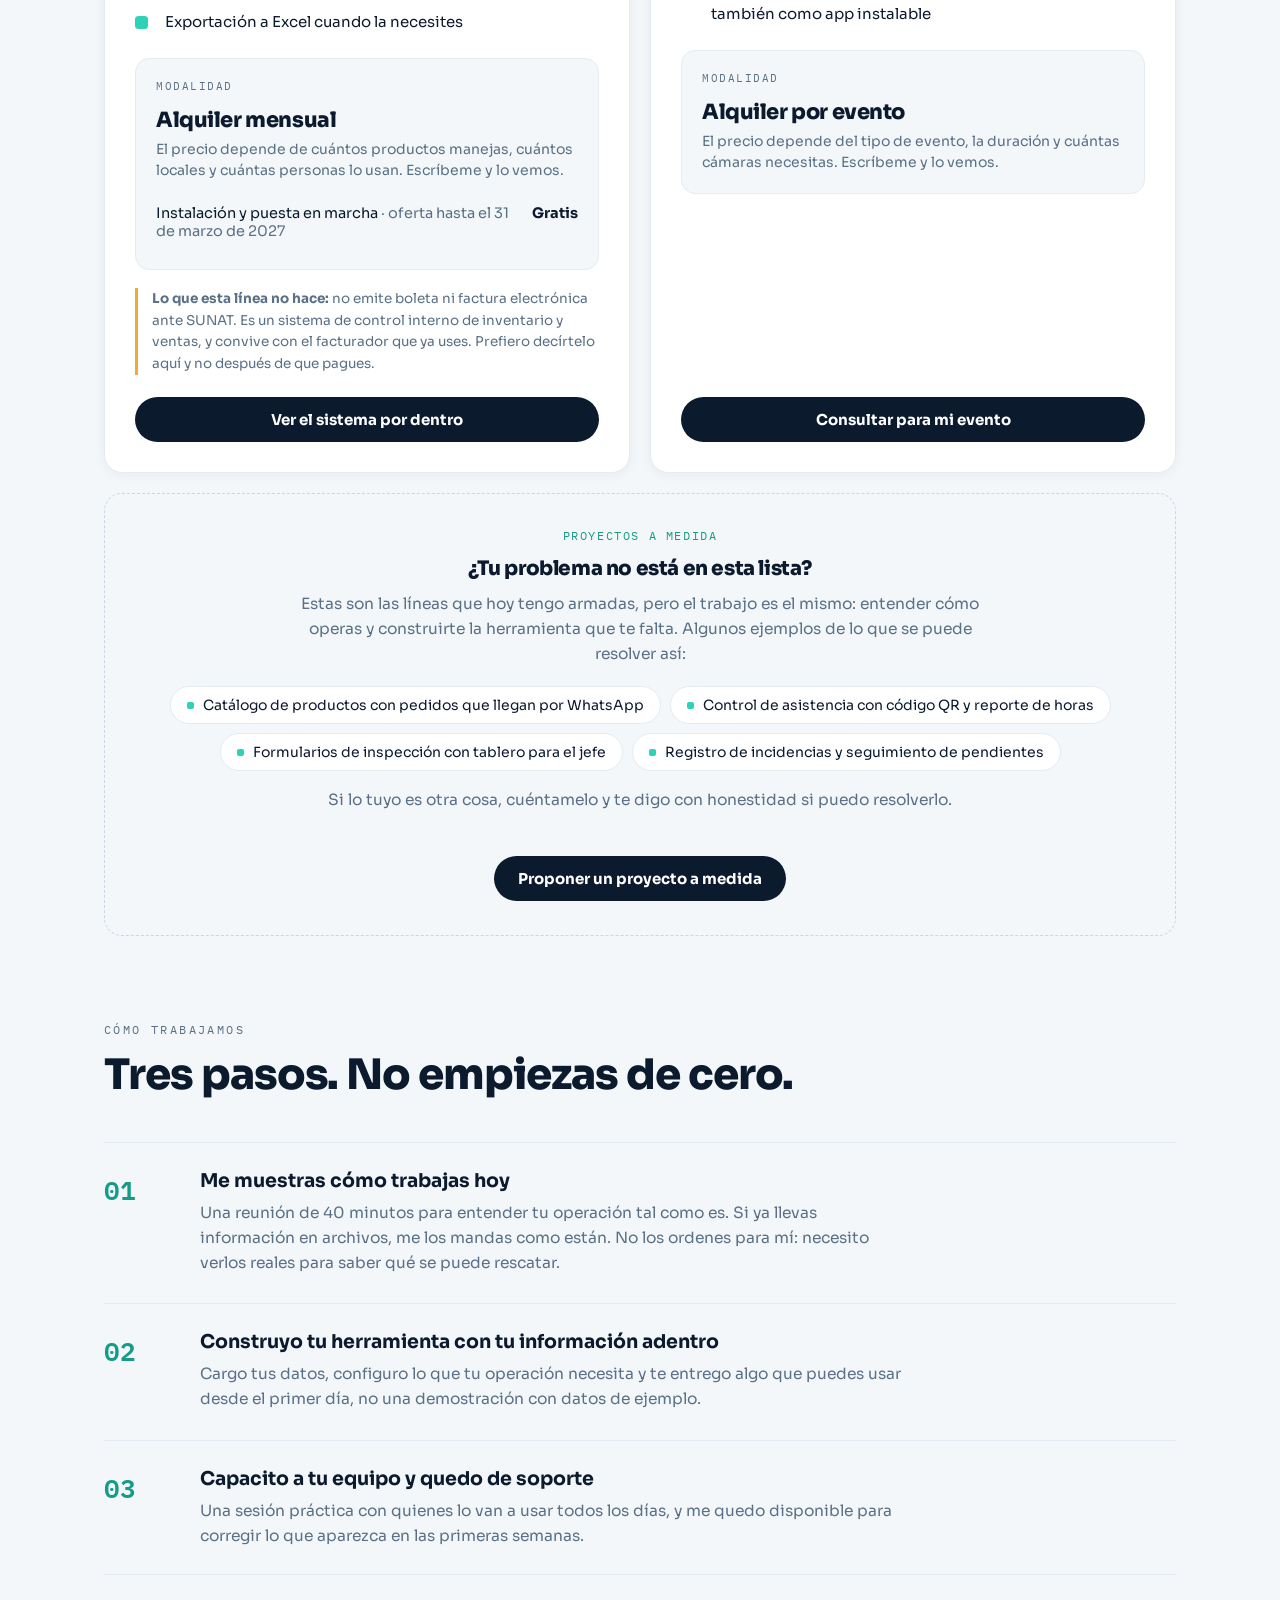
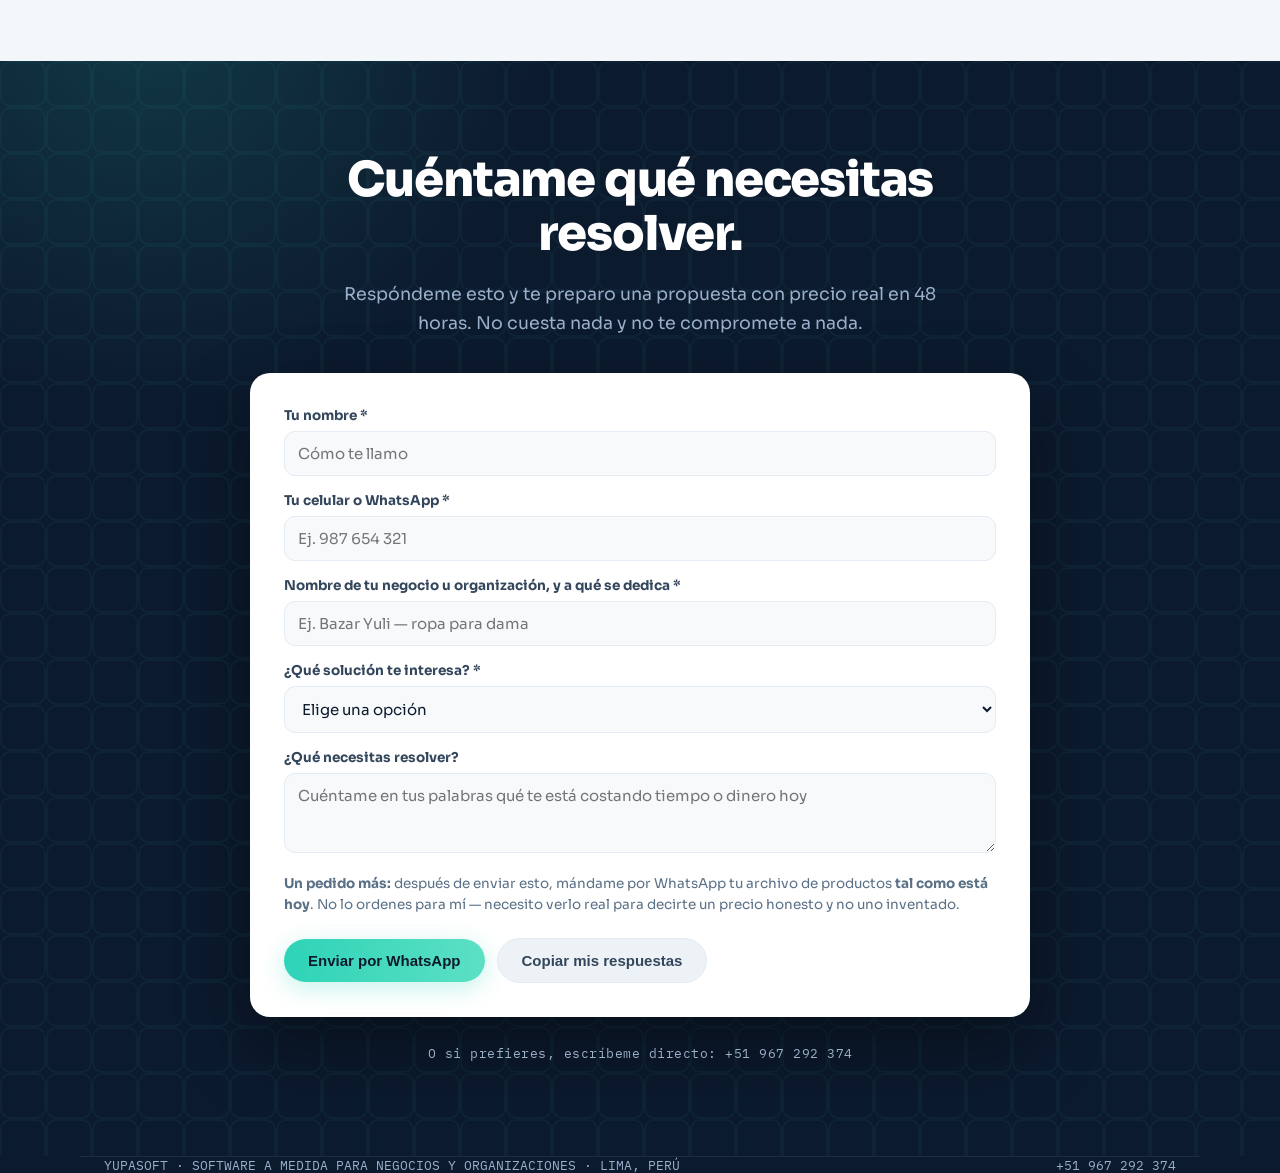
==== commit 482a8ab5: "Formulario: celular obligatorio; portal: celular y botones Llamar/WhatsApp en Solicitudes (sw v8) Co" ====
--- a/index.html
+++ b/index.html
@@ -390,6 +390,7 @@
     <div class="form">
       <div class="campos">
         <div class="campo ancho"><label for="f-nombre">Tu nombre *</label><input id="f-nombre" type="text" placeholder="Cómo te llamo" autocomplete="name"></div>
+        <div class="campo ancho"><label for="f-telefono">Tu celular o WhatsApp *</label><input id="f-telefono" type="tel" inputmode="tel" placeholder="Ej. 987 654 321" autocomplete="tel" maxlength="20"></div>
         <div class="campo ancho"><label for="f-negocio">Nombre de tu negocio u organización, y a qué se dedica *</label><input id="f-negocio" type="text" placeholder="Ej. Bazar Yuli — ropa para dama"></div>
 
         <div class="campo ancho"><label for="f-solucion">¿Qué solución te interesa? *</label>
@@ -595,6 +596,7 @@
   /* id de campo, etiqueta en el mensaje, obligatorio, línea a la que pertenece */
   var PREGUNTAS = [
     ["f-nombre",       "Nombre",                 true,  "*"],
+    ["f-telefono",     "Celular",                true,  "*"],
     ["f-negocio",      "Negocio u organización", true,  "*"],
     ["f-solucion",     "Solución de interés",    true,  "*"],
     ["f-necesidad",    "Qué necesita resolver",  false, "*"],
@@ -613,7 +615,7 @@
 
   /* columna de la tabla "solicitudes" en Supabase donde cae cada campo */
   var CLAVES = {
-    "f-nombre":"nombre", "f-negocio":"negocio", "f-solucion":"solucion",
+    "f-nombre":"nombre", "f-telefono":"telefono", "f-negocio":"negocio", "f-solucion":"solucion",
     "f-necesidad":"necesidad", "f-productos":"productos", "f-locales":"locales",
     "f-usuarios":"usuarios", "f-codigo":"codigo", "f-variantes":"variantes",
     "f-lotes":"lotes", "f-factura":"factura", "f-organizacion":"organizacion",
@@ -634,7 +636,7 @@
   }
 
   function armar(){
-    var faltan = false;
+    var faltan = false, telMal = false;
     var lineas = ["Hola Christian, quiero una propuesta de Yupasoft.", ""];
     PREGUNTAS.forEach(function(p){
       var el = $(p[0]);
@@ -643,12 +645,19 @@
       var pedida = p[2] && activa(p);
       el.parentNode.classList.toggle("error", pedida && !v);
       if (pedida && !v) faltan = true;
+      /* el celular debe tener al menos 9 dígitos: es el dato para devolver el contacto */
+      if (p[0] === "f-telefono" && v && v.replace(/D/g, "").length < 9){ el.parentNode.classList.add("error"); telMal = true; }
       if (v && activa(p)) lineas.push(p[1] + ": " + v);
     });
     var e = $("f-estado");
     if (faltan){
       e.style.color = "#E0574E";
       e.textContent = "Completa los campos marcados";
+      return null;
+    }
+    if (telMal){
+      e.style.color = "#E0574E";
+      e.textContent = "Revisa tu celular: debe tener 9 dígitos";
       return null;
     }
     e.textContent = "";
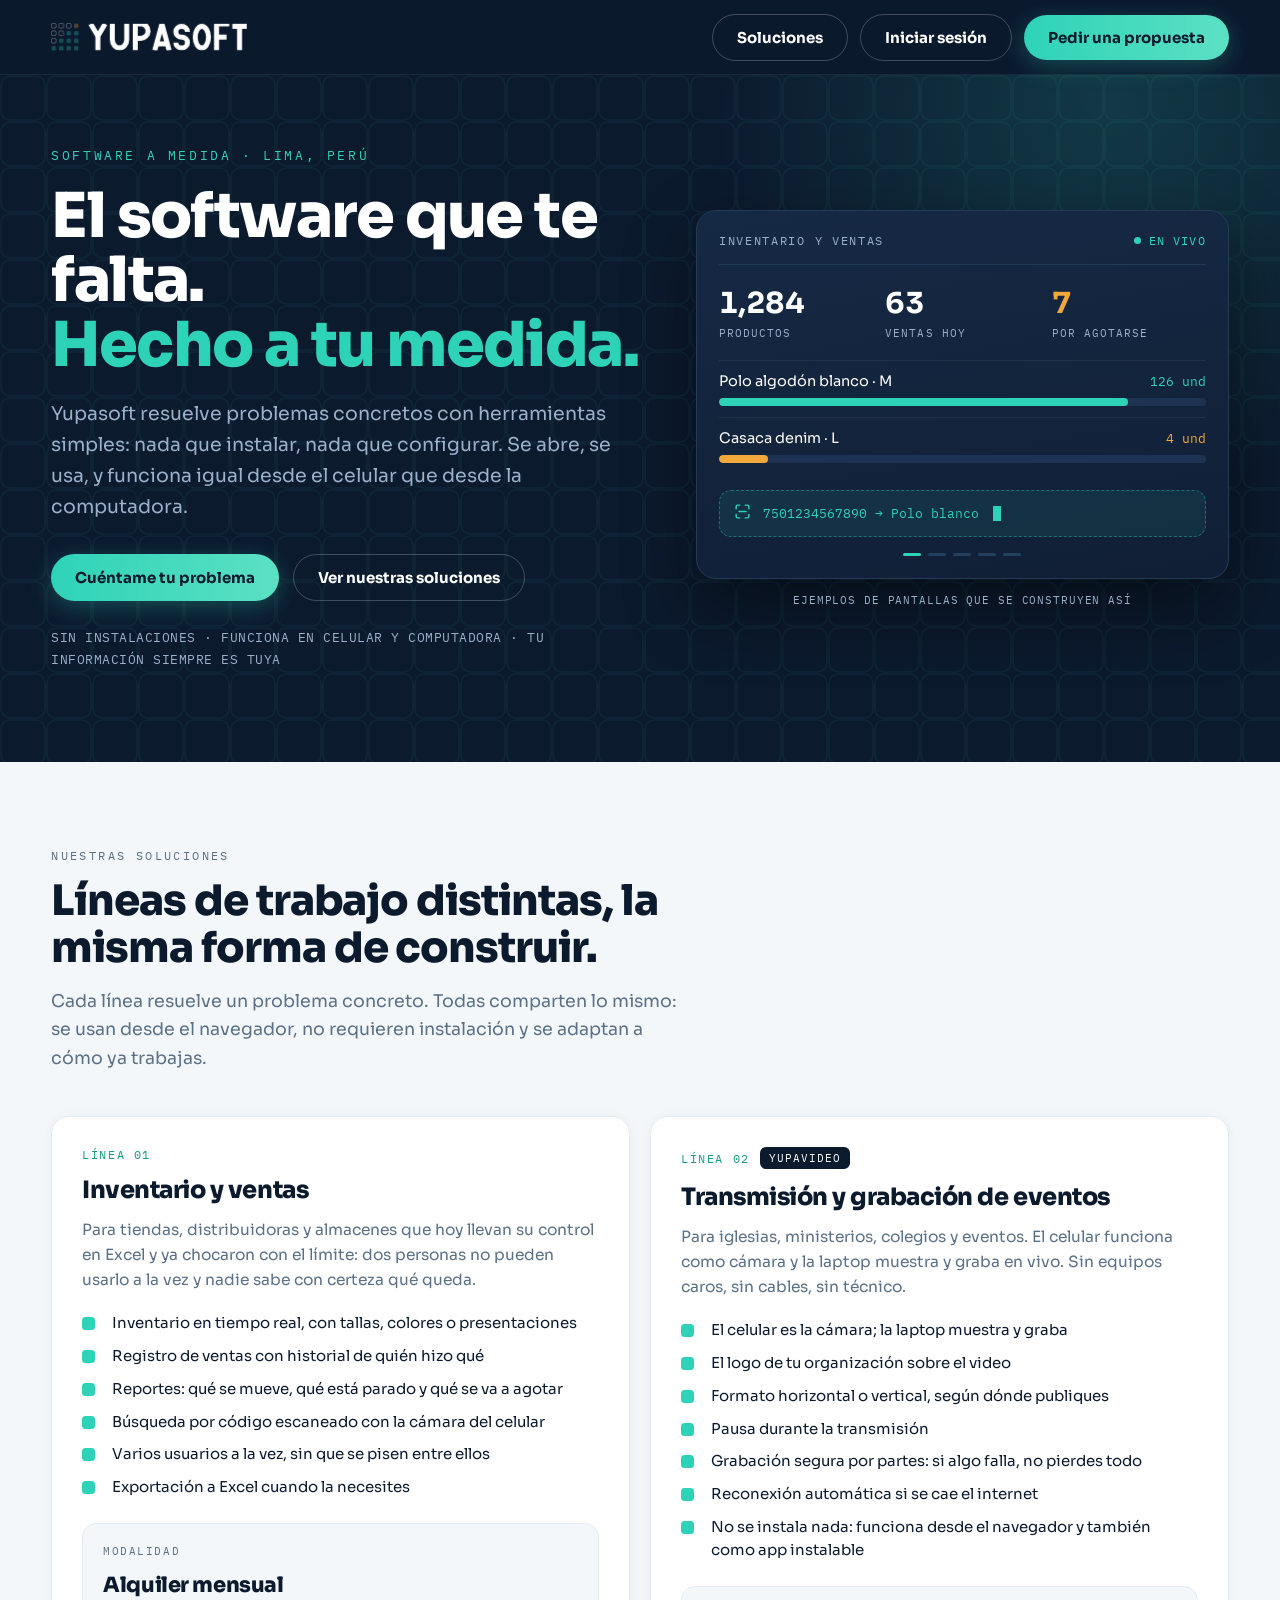
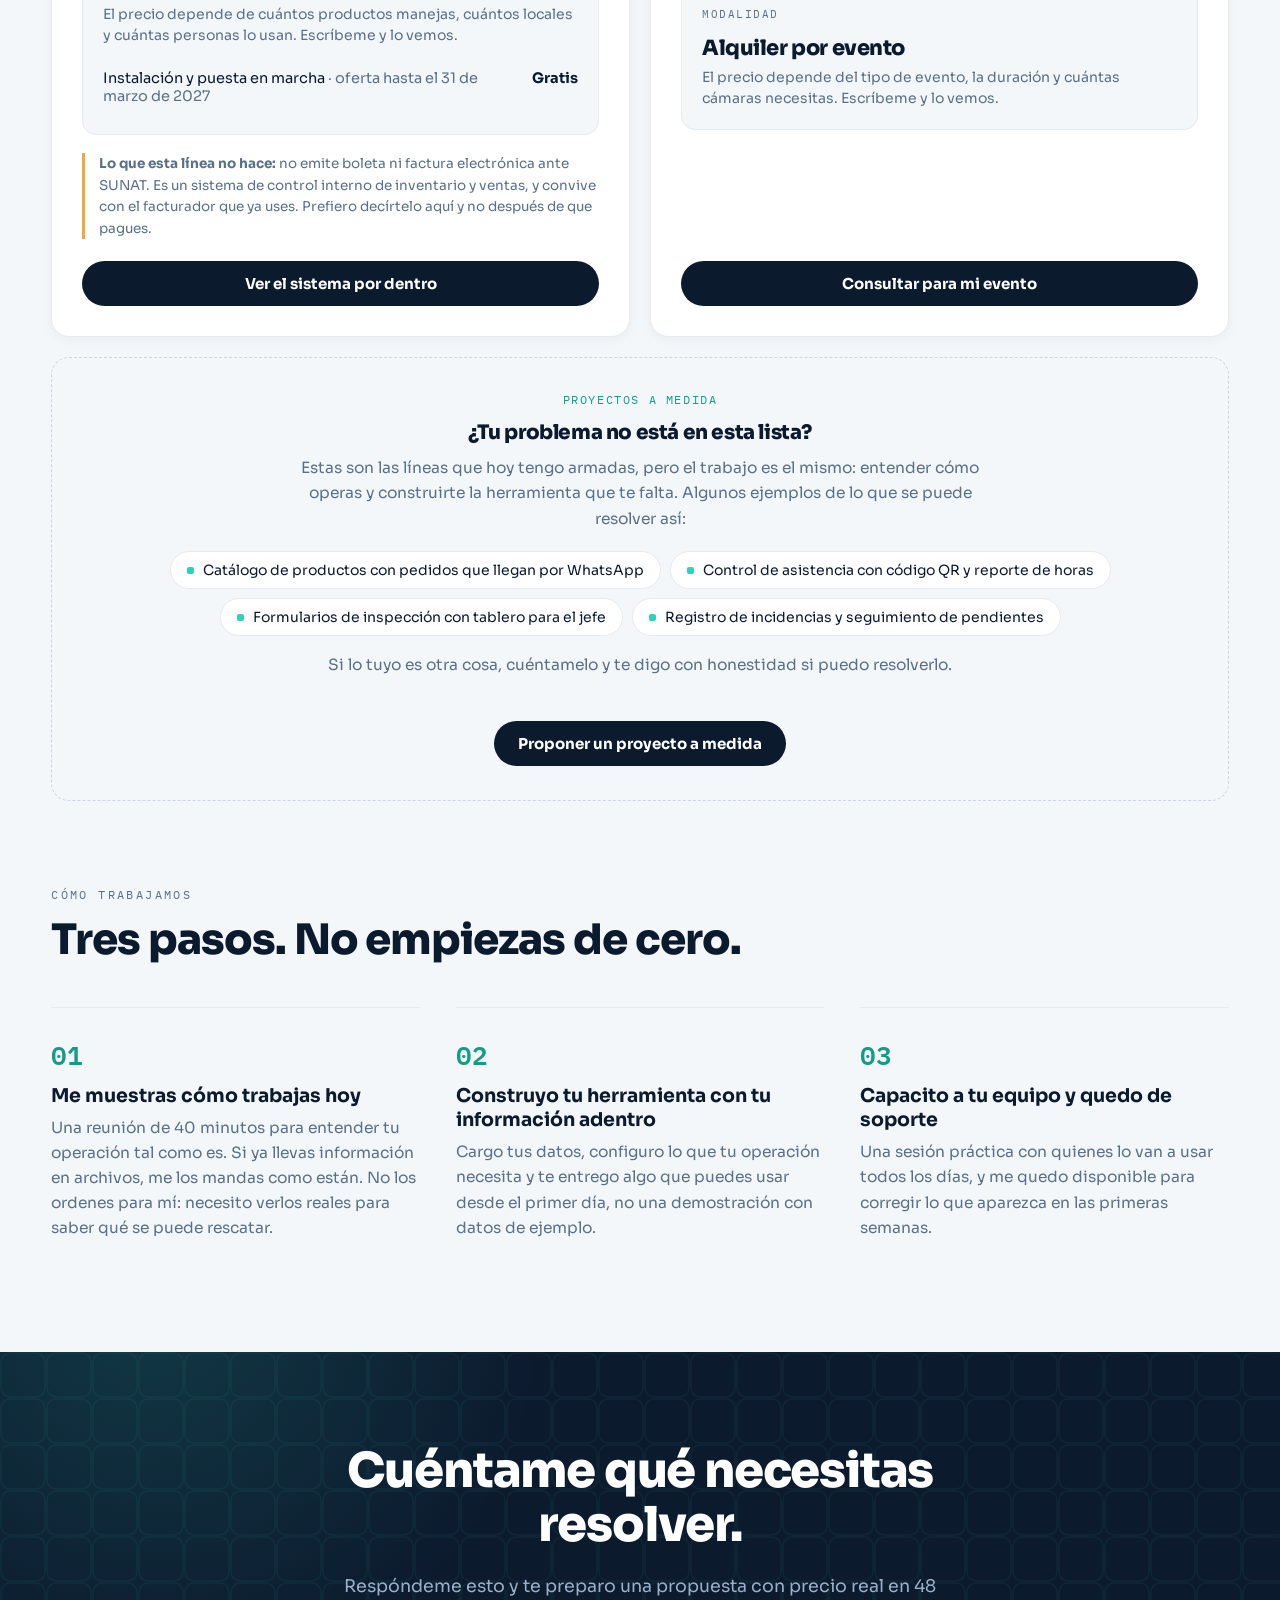
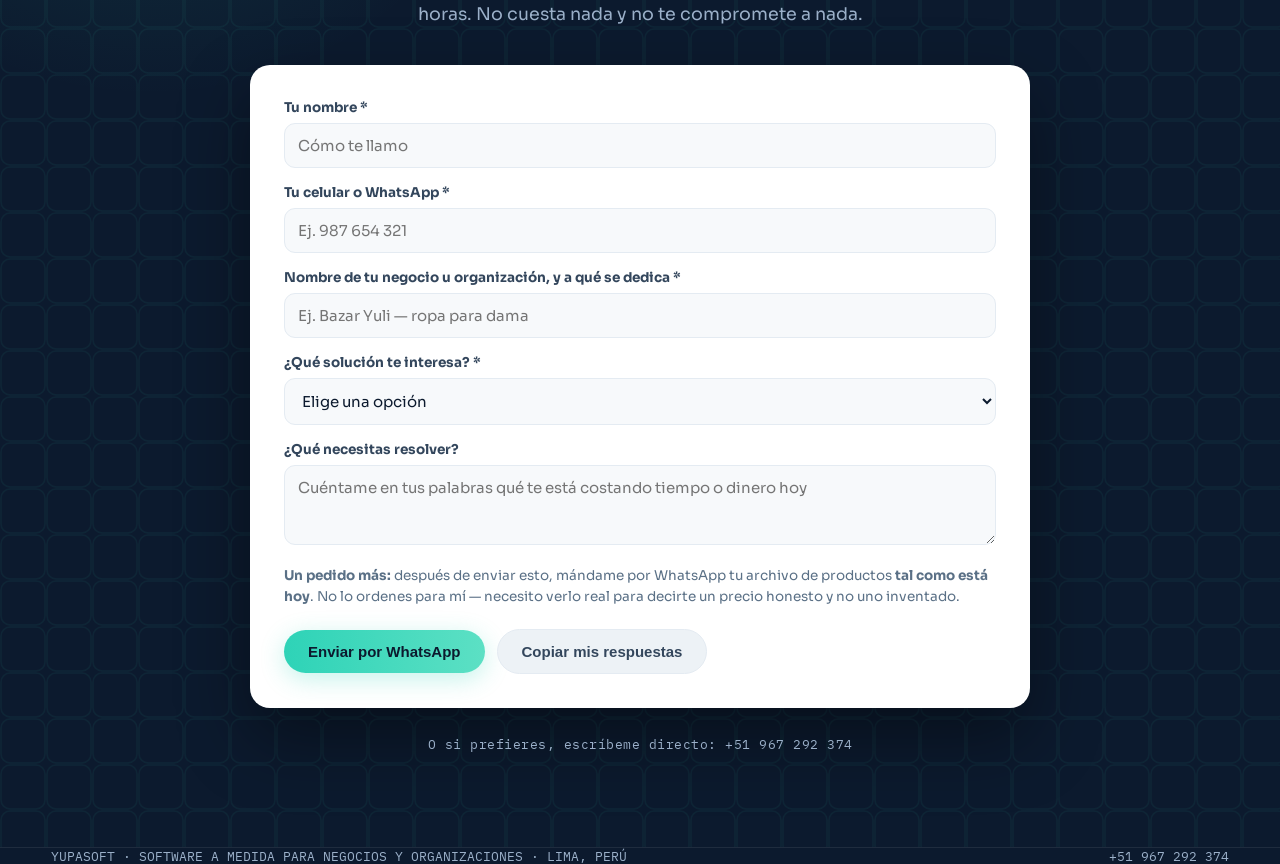
==== commit 65c14976: "Landing a pantalla completa en PC: tres tarjetas y tres pasos lado a lado en monitores grandes Co-Au" ====
--- a/index.html
+++ b/index.html
@@ -23,7 +23,7 @@
 *{box-sizing:border-box;margin:0;padding:0}
 html{scroll-behavior:smooth}
 body{font-family:var(--display);background:var(--tinta);color:#fff;-webkit-font-smoothing:antialiased;overflow-x:hidden}
-.wrap{max-width:var(--wrap);margin:0 auto;padding:0 24px}
+.wrap{padding:0 clamp(24px,4vw,72px)}
 a{color:inherit;text-decoration:none}
 :focus-visible{outline:3px solid var(--turq);outline-offset:3px;border-radius:6px}
 
@@ -157,6 +157,15 @@
 .estado{font-size:13.5px;color:var(--turq-osc);font-weight:600}
 footer{border-top:1px solid rgba(255,255,255,.08);padding:30px 0;font-family:var(--mono);font-size:12.5px;color:var(--gris);display:flex;justify-content:space-between;gap:16px;flex-wrap:wrap}
 
+@media(min-width:1100px){
+  .pasos{grid-template-columns:repeat(3,1fr);gap:36px}
+  .paso{grid-template-columns:1fr;gap:10px}
+  .paso:last-child{border-bottom:0}
+}
+@media(min-width:1500px){
+  .lineas{grid-template-columns:repeat(3,1fr)}
+  .proxima{grid-column:auto;justify-content:center}
+}
 @media(max-width:900px){
   .hero-grid{grid-template-columns:1fr;gap:44px}
   .lineas{grid-template-columns:1fr}
